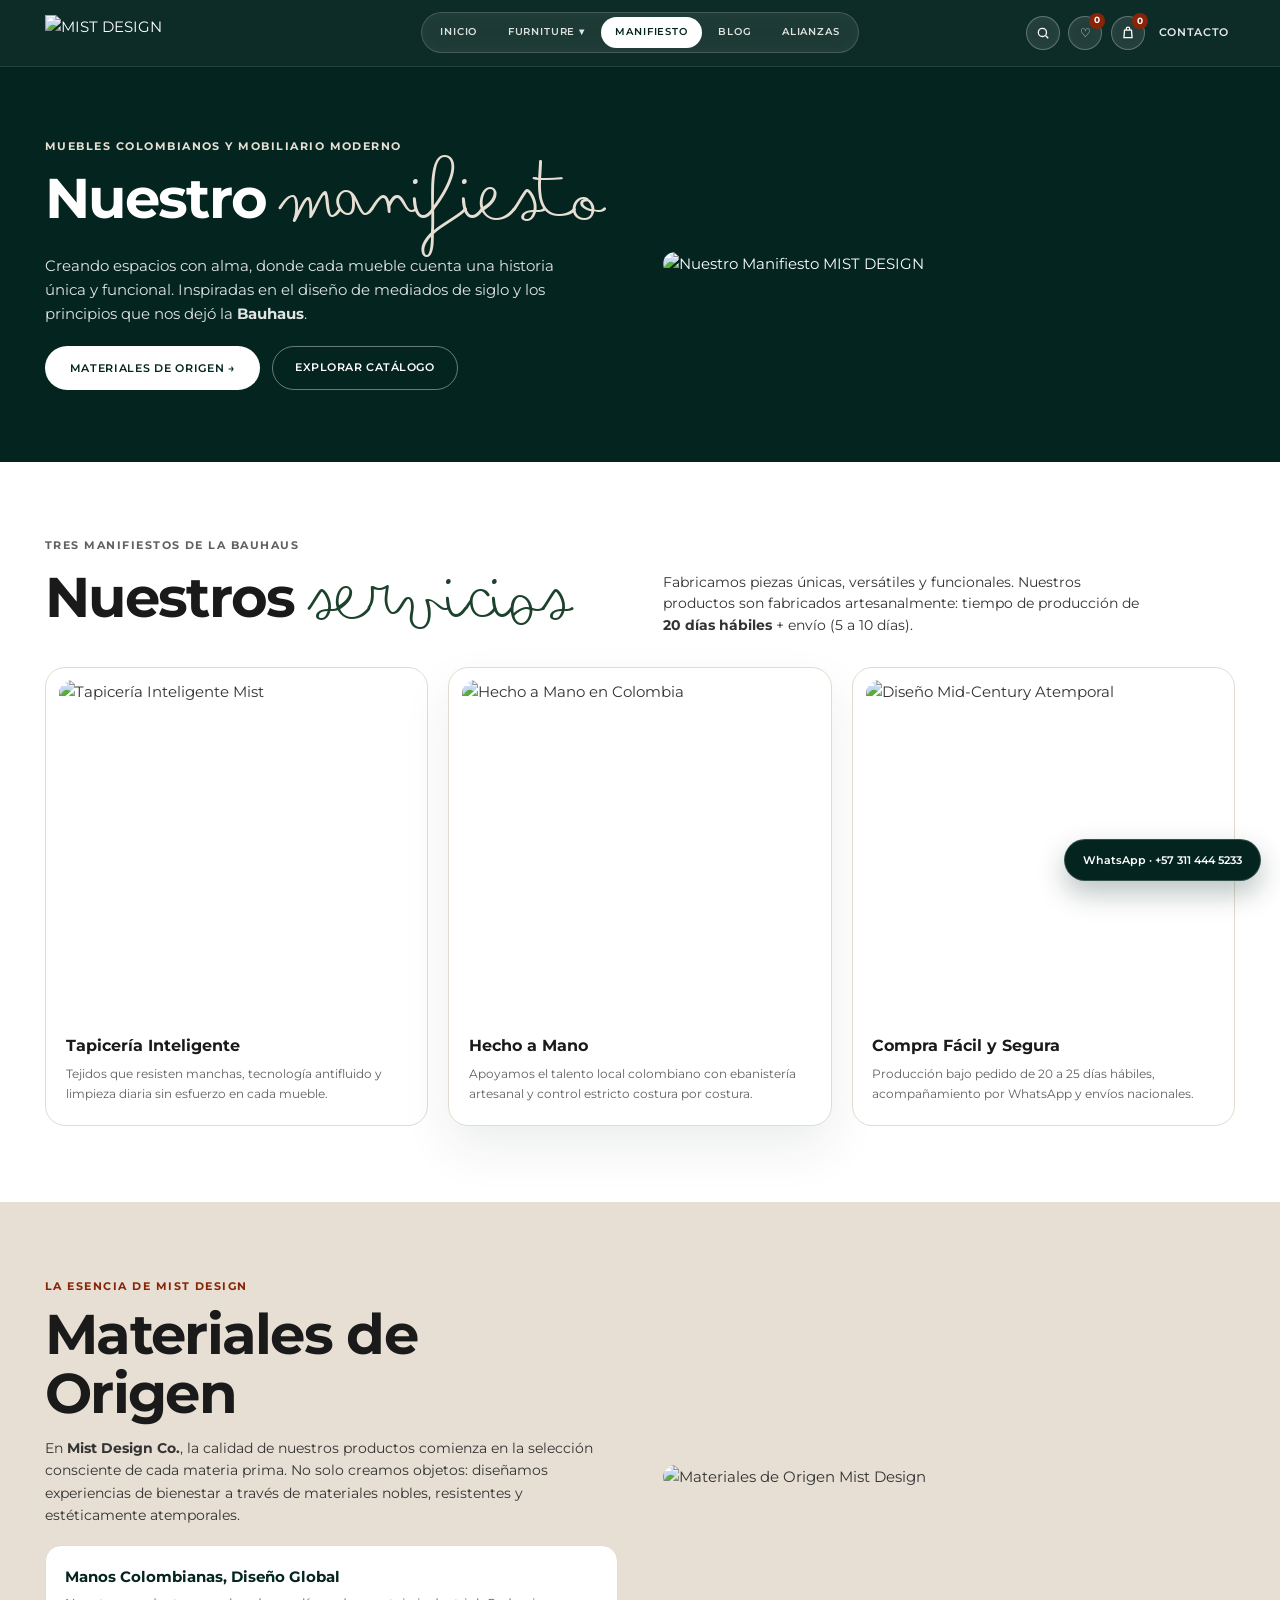
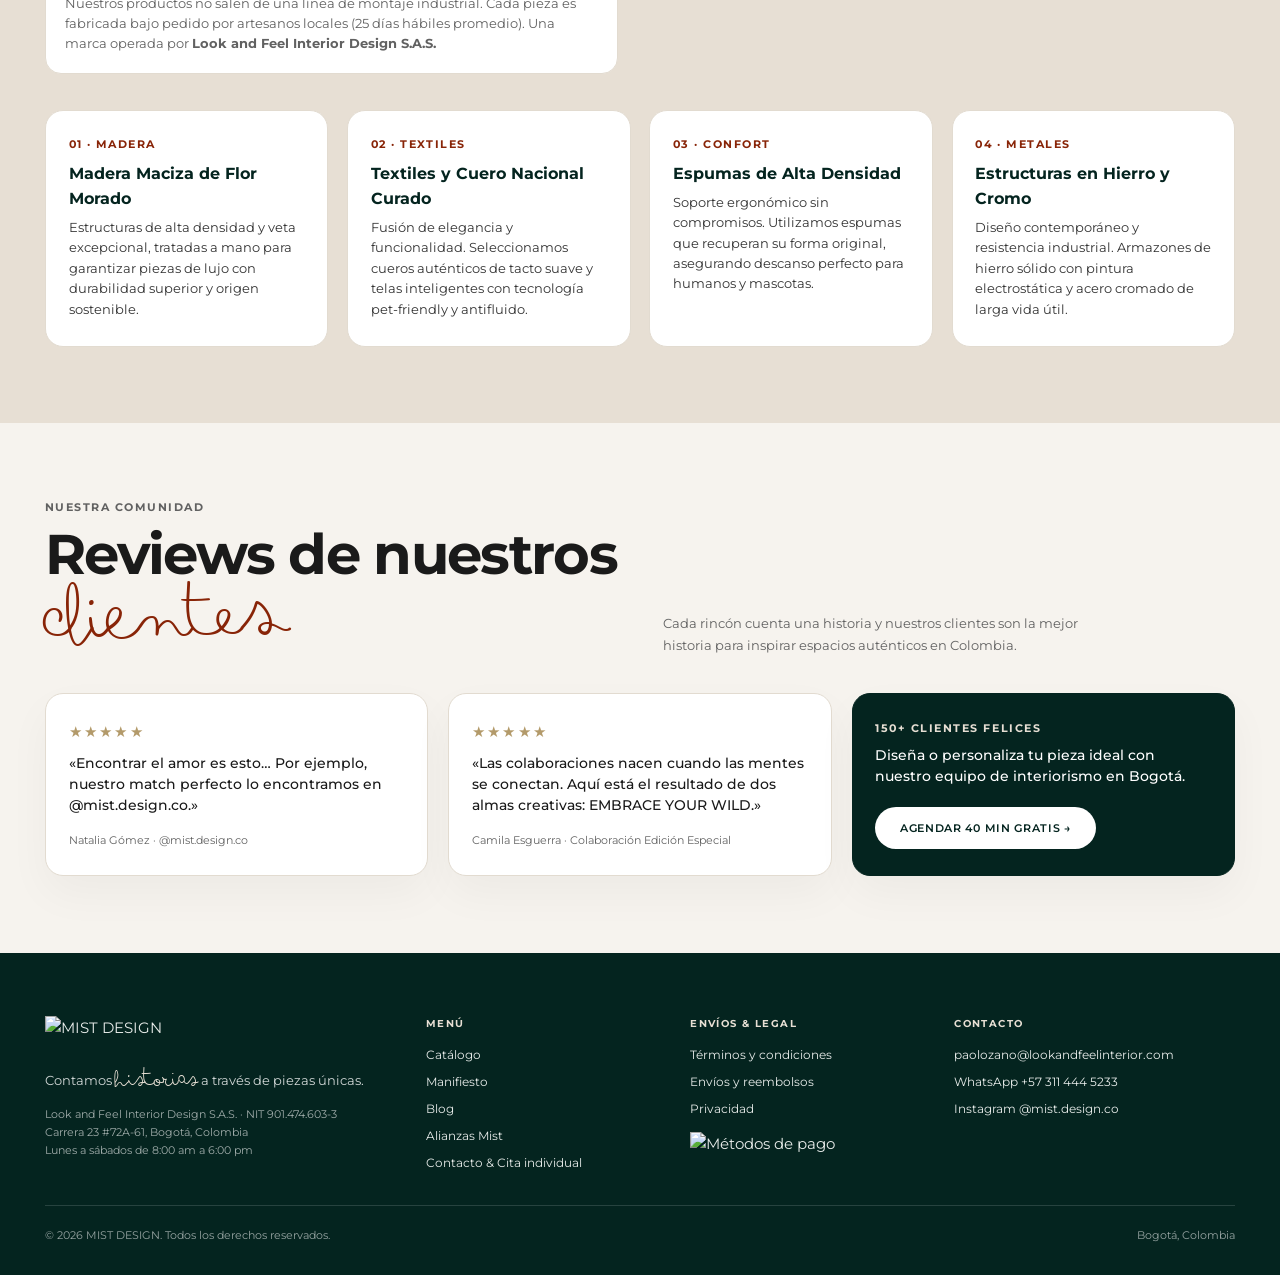
==== manifiesto.html @ 130c2d95 "Publicacion sitio web MIST DESIGN" ====
<!DOCTYPE html>
<html lang="es">
<head>
  <meta charset="UTF-8" />
  <meta name="viewport" content="width=device-width, initial-scale=1.0" />
  <title>Manifiesto &amp; Materiales de Origen — MIST DESIGN</title>
  <meta name="description" content="Muebles Colombianos y Mobiliario Moderno inspirados en la Bauhaus: Madera maciza de Flor Morado, textiles inteligentes pet-friendly y manufactura artesanal bajo pedido." />
  <link rel="stylesheet" href="assets/mist-theme.css" />
</head>
<body>

  <!-- DIVISIÓN 1: HERO MANIFIESTO -->
  <section class="page-hero-band">
    <div class="container split-band">
      <div>
        <span class="mist-kicker" style="color:var(--sand);">MUEBLES COLOMBIANOS Y MOBILIARIO MODERNO</span>
        <h1 class="mist-h1" style="color:#FFFFFF; margin-bottom:1rem;">
          Nuestro <span class="font-bimbo" style="color:var(--sand); font-size:1.28em;">Manifiesto</span>
        </h1>
        <p style="font-size:1rem; color:rgba(255,255,255,0.88); margin:0 0 1.35rem; max-width:540px;">
          Creando espacios con alma, donde cada mueble cuenta una historia única y funcional. Inspiradas en el diseño de mediados de siglo y los principios que nos dejó la <strong>Bauhaus</strong>.
        </p>
        <div style="display:flex; gap:0.75rem; flex-wrap:wrap;">
          <a href="#materiales" class="btn-mist-white">Materiales de origen &rarr;</a>
          <a href="catalogo.html" class="btn-mist-outline" style="color:#fff; border-color:rgba(255,255,255,0.4);">Explorar catálogo</a>
        </div>
      </div>
      <div>
        <img src="https://assets.zyrosite.com/xnVtBOd44LiC4fNz/sin-tiitulo-sitio-web-14-A1ORpvZK2YiACMSD.png" alt="Nuestro Manifiesto MIST DESIGN" style="border-radius:20px; width:100%; object-fit:cover;">
      </div>
    </div>
  </section>

  <!-- DIVISIÓN 2: NUESTROS SERVICIOS · BAUHAUS -->
  <section class="section-pad band-white">
    <div class="container">
      <div class="split-band" style="align-items:end; margin-bottom:2rem;">
        <div>
          <span class="mist-kicker">TRES MANIFIESTOS DE LA BAUHAUS</span>
          <h2 class="mist-h1">Nuestros <span class="font-bimbo" style="color:var(--forest-btn); font-size:1.25em;">servicios</span></h2>
        </div>
        <p style="font-size:0.9rem; color:var(--body); margin:0; max-width:480px;">
          Fabricamos piezas únicas, versátiles y funcionales. Nuestros productos son fabricados artesanalmente: tiempo de producción de <strong>20 días hábiles</strong> + envío (5 a 10 días).
        </p>
      </div>

      <div class="materials-3-grid">
        <article class="material-card">
          <img src="https://assets.zyrosite.com/xnVtBOd44LiC4fNz/disenio-sin-tiitulo-25-cXaciXYiGK9uoPts.png" alt="Tapicería Inteligente Mist">
          <h3>Tapicería Inteligente</h3>
          <p>Tejidos que resisten manchas, tecnología antifluido y limpieza diaria sin esfuerzo en cada mueble.</p>
        </article>
        <article class="material-card elevated">
          <img src="https://assets.zyrosite.com/xnVtBOd44LiC4fNz/632faa5127f2859f304efd9ec7b962ae-HBrjXAhSqz3c8Bva.jpg" alt="Hecho a Mano en Colombia">
          <h3>Hecho a Mano</h3>
          <p>Apoyamos el talento local colombiano con ebanistería artesanal y control estricto costura por costura.</p>
        </article>
        <article class="material-card">
          <img src="https://assets.zyrosite.com/xnVtBOd44LiC4fNz/cff28e614a2f1e395ce8d28da9e1c616-orSwLa5KwP93fTCE.png" alt="Diseño Mid-Century Atemporal">
          <h3>Compra Fácil y Segura</h3>
          <p>Producción bajo pedido de 20 a 25 días hábiles, acompañamiento por WhatsApp y envíos nacionales.</p>
        </article>
      </div>
    </div>
  </section>

  <!-- DIVISIÓN 3: LA ESENCIA DE MIST DESIGN · MATERIALES DE ORIGEN -->
  <section class="section-pad band-sand" id="materiales">
    <div class="container">
      <div class="split-band" style="margin-bottom:2.4rem;">
        <div>
          <span class="mist-kicker" style="color:var(--terra);">LA ESENCIA DE MIST DESIGN</span>
          <h2 class="mist-h1" style="margin-bottom:1rem;">Materiales de Origen</h2>
          <p style="font-size:0.94rem; color:var(--body); margin:0 0 1.2rem;">
            En <strong>Mist Design Co.</strong>, la calidad de nuestros productos comienza en la selección consciente de cada materia prima. No solo creamos objetos: diseñamos experiencias de bienestar a través de materiales nobles, resistentes y estéticamente atemporales.
          </p>
          <div style="background:#FFFFFF; border:1px solid var(--hairline); border-radius:16px; padding:1.25rem;">
            <strong style="display:block; color:var(--forest); margin-bottom:0.35rem;">Manos Colombianas, Diseño Global</strong>
            <p style="font-size:0.84rem; color:var(--muted); margin:0;">
              Nuestros productos no salen de una línea de montaje industrial. Cada pieza es fabricada bajo pedido por artesanos locales (25 días hábiles promedio). Una marca operada por <strong>Look and Feel Interior Design S.A.S.</strong>
            </p>
          </div>
        </div>
        <div>
          <img src="https://assets.zyrosite.com/xnVtBOd44LiC4fNz/disenio-sin-tiitulo-30-NQ2NxiSvT9xa7Abt.png" alt="Materiales de Origen Mist Design" style="border-radius:20px; width:100%; object-fit:cover;">
        </div>
      </div>

      <div style="display:grid; grid-template-columns:repeat(auto-fit, minmax(250px, 1fr)); gap:1.25rem;">
        <div class="pillar-box">
          <span class="mist-kicker" style="color:var(--terra);">01 · MADERA</span>
          <h3>Madera Maciza de Flor Morado</h3>
          <p>Estructuras de alta densidad y veta excepcional, tratadas a mano para garantizar piezas de lujo con durabilidad superior y origen sostenible.</p>
        </div>
        <div class="pillar-box">
          <span class="mist-kicker" style="color:var(--terra);">02 · TEXTILES</span>
          <h3>Textiles y Cuero Nacional Curado</h3>
          <p>Fusión de elegancia y funcionalidad. Seleccionamos cueros auténticos de tacto suave y telas inteligentes con tecnología pet-friendly y antifluido.</p>
        </div>
        <div class="pillar-box">
          <span class="mist-kicker" style="color:var(--terra);">03 · CONFORT</span>
          <h3>Espumas de Alta Densidad</h3>
          <p>Soporte ergonómico sin compromisos. Utilizamos espumas que recuperan su forma original, asegurando descanso perfecto para humanos y mascotas.</p>
        </div>
        <div class="pillar-box">
          <span class="mist-kicker" style="color:var(--terra);">04 · METALES</span>
          <h3>Estructuras en Hierro y Cromo</h3>
          <p>Diseño contemporáneo y resistencia industrial. Armazones de hierro sólido con pintura electrostática y acero cromado de larga vida útil.</p>
        </div>
      </div>
    </div>
  </section>

  <!-- DIVISIÓN 4: NUESTRA COMUNIDAD & REVIEWS DE NUESTROS CLIENTES -->
  <section class="section-pad">
    <div class="container">
      <div class="split-band" style="align-items:end;">
        <div>
          <span class="mist-kicker">NUESTRA COMUNIDAD</span>
          <h2 class="mist-h1">Reviews de nuestros <span class="font-bimbo" style="color:var(--terra); font-size:1.22em;">clientes</span></h2>
        </div>
        <p style="font-size:0.88rem; color:var(--muted); margin:0; max-width:440px;">
          Cada rincón cuenta una historia y nuestros clientes son la mejor historia para inspirar espacios auténticos en Colombia.
        </p>
      </div>

      <div class="reviews-3-grid">
        <article class="review-card">
          <div>
            <div style="color:var(--brass); letter-spacing:0.15em; margin-bottom:0.55rem;">&#9733;&#9733;&#9733;&#9733;&#9733;</div>
            <p>«Encontrar el amor es esto… Por ejemplo, nuestro match perfecto lo encontramos en @mist.design.co.»</p>
          </div>
          <span>Natalia Gómez &middot; @mist.design.co</span>
        </article>

        <article class="review-card">
          <div>
            <div style="color:var(--brass); letter-spacing:0.15em; margin-bottom:0.55rem;">&#9733;&#9733;&#9733;&#9733;&#9733;</div>
            <p>«Las colaboraciones nacen cuando las mentes se conectan. Aquí está el resultado de dos almas creativas: EMBRACE YOUR WILD.»</p>
          </div>
          <span>Camila Esguerra &middot; Colaboración Edición Especial</span>
        </article>

        <article class="review-card" style="background:var(--forest); color:#FFFFFF; border-color:var(--forest);">
          <div>
            <span class="mist-kicker" style="color:var(--sand);">150+ CLIENTES FELICES</span>
            <p style="color:#FFFFFF;">Diseña o personaliza tu pieza ideal con nuestro equipo de interiorismo en Bogotá.</p>
          </div>
          <a href="contacto.html#personalizar" class="btn-mist-white" style="align-self:flex-start;">Agendar 40 min gratis &rarr;</a>
        </article>
      </div>
    </div>
  </section>

  <script src="data/mist-catalog.js"></script>
  <script src="assets/mist-app.js"></script>
</body>
</html>
---- assets/mist-theme.css ----
@import url('https://fonts.googleapis.com/css2?family=Montserrat:ital,wght@0,300;0,400;0,500;0,600;0,700;0,800;0,900;1,400&display=swap');

@font-face {
  font-family: 'Bimbo Finetip';
  src: url('fonts/Bimbo-Finetip.woff2') format('woff2'),
       url('https://assets.zyrosite.com/xnVtBOd44LiC4fNz/Bimbo%20Finetip.woff2') format('woff2');
  font-weight: 400;
  font-style: normal;
  font-display: swap;
}

:root {
  /* Colores exactos extraídos de https://www.mistdesignco.com/ */
  --bg: #F6F3EE;               /* rgb(246, 243, 238) - Hueso cálido Mist */
  --bg-soft: #FFFFFF;          /* rgb(255, 255, 255) - Tarjetas y superficies */
  --sand: #E7DFD4;             /* rgb(231, 223, 212) - Arena Categorías */
  --forest: #04241F;           /* rgb(4, 36, 31) - Header, Escaparate, Footer */
  --forest-btn: #1C422D;       /* rgb(28, 66, 45) - Verde Bosque botones */
  --terra: #882407;            /* rgb(136, 36, 7) - Terracota Mist */
  --chrome-blue: #367684;      /* rgb(54, 118, 132) - Azul Petróleo Cromos */
  --sage: #707B6B;             /* rgb(112, 123, 107) - Salvia */
  --brass: #B39A6A;            /* Dorado Arena */
  --ink: #1A1A1A;              /* rgb(26, 26, 26) */
  --body: #333333;
  --muted: #616161;            /* rgb(97, 97, 97) */
  --hairline: #E2DBD0;
  --white: #FFFFFF;

  --font: 'Montserrat', -apple-system, BlinkMacSystemFont, 'Segoe UI', sans-serif;
  --font-bimbo: 'Bimbo Finetip', cursive, sans-serif;
  --ease: cubic-bezier(0.22, 1, 0.36, 1);
  --container: 1320px;
}

*, *::before, *::after { box-sizing: border-box; }

html {
  scroll-behavior: smooth;
  background: var(--bg);
  color: var(--body);
  font-family: var(--font);
  font-size: 15px;
  line-height: 1.6;
  -webkit-font-smoothing: antialiased;
}

body {
  margin: 0;
  background: var(--bg);
  color: var(--body);
  font-family: var(--font);
  overflow-x: hidden;
}

img { max-width: 100%; display: block; }
a { color: inherit; text-decoration: none; }
button, input, select, textarea { font-family: var(--font); }
button { cursor: pointer; }

.font-bimbo {
  font-family: var(--font-bimbo);
  font-weight: 400;
  letter-spacing: 0;
  line-height: 1.05;
  display: inline-block;
}

.container {
  width: 100%;
  max-width: var(--container);
  margin: 0 auto;
  padding: 0 clamp(1.2rem, 3.8vw, 3rem);
}

.section-pad { padding: clamp(3.4rem, 6vw, 5.4rem) 0; }

/* ---------- HEADER TRANSPARENTE SOBRE FOTO / VERDE ABETO #04241F AL SCROLL ---------- */
.site-header {
  position: sticky;
  top: 0;
  left: 0;
  right: 0;
  z-index: 90;
  padding: 0.82rem 0;
  background: rgba(4, 36, 31, 0.96);
  backdrop-filter: blur(12px);
  border-bottom: 1px solid rgba(255, 255, 255, 0.1);
  color: #FFFFFF;
  transition: background 0.35s var(--ease), border-color 0.35s var(--ease);
}
.site-header.is-fixed-home {
  position: fixed;
  top: 0; left: 0; right: 0;
}
.site-header.is-hero-top {
  background: linear-gradient(to bottom, rgba(26, 6, 6, 0.48) 0%, rgba(26, 6, 6, 0) 100%);
  backdrop-filter: none;
  border-bottom-color: transparent;
}
.header-inner {
  max-width: var(--container);
  margin: 0 auto;
  padding: 0 clamp(1.2rem, 3.8vw, 3rem);
  display: grid;
  grid-template-columns: 1fr auto 1fr;
  align-items: center;
  gap: 1rem;
}

/* Píldora de navegación central */
.mist-nav-pill {
  background: rgba(255, 255, 255, 0.1);
  border: 1px solid rgba(255, 255, 255, 0.16);
  backdrop-filter: blur(10px);
  border-radius: 999px;
  padding: 4px;
  display: flex;
  align-items: center;
  gap: 2px;
}
.nav-item { position: relative; }
.nav-link {
  font-size: 0.69rem;
  font-weight: 600;
  letter-spacing: 0.08em;
  text-transform: uppercase;
  color: rgba(255, 255, 255, 0.86);
  padding: 0.48rem 0.95rem;
  border-radius: 999px;
  display: inline-flex;
  align-items: center;
  gap: 0.25rem;
  white-space: nowrap;
  transition: all 0.2s var(--ease);
}
.nav-link:hover { color: #FFFFFF; background: rgba(255, 255, 255, 0.12); }
.nav-link.active {
  background: #FFFFFF;
  color: var(--forest);
}

.nav-dropdown {
  position: absolute;
  top: calc(100% + 10px);
  left: 0;
  min-width: 245px;
  background: #FFFFFF;
  border: 1px solid var(--hairline);
  border-radius: 16px;
  box-shadow: 0 24px 50px rgba(4, 36, 31, 0.18);
  padding: 0.55rem 0;
  opacity: 0;
  visibility: hidden;
  transform: translateY(6px);
  transition: all 0.22s var(--ease);
  z-index: 100;
}
.nav-item:hover .nav-dropdown,
.nav-item:focus-within .nav-dropdown { opacity: 1; visibility: visible; transform: translateY(0); }
.nav-dropdown a {
  display: flex;
  justify-content: space-between;
  padding: 0.5rem 1.15rem;
  font-size: 0.76rem;
  font-weight: 600;
  color: var(--ink);
}
.nav-dropdown a:hover { background: var(--bg); color: var(--forest-btn); }

.header-actions {
  display: flex;
  align-items: center;
  justify-content: flex-end;
  gap: 0.55rem;
}
.mist-circle-btn {
  width: 34px;
  height: 34px;
  border-radius: 50%;
  border: 1px solid rgba(255, 255, 255, 0.28);
  background: rgba(255, 255, 255, 0.12);
  backdrop-filter: blur(8px);
  color: #FFFFFF;
  display: inline-flex;
  align-items: center;
  justify-content: center;
  position: relative;
  font-size: 0.82rem;
  transition: all 0.2s;
}
.mist-circle-btn:hover { background: #FFFFFF; color: var(--forest); border-color: #FFFFFF; }
.mist-contact-link {
  font-size: 0.72rem;
  font-weight: 600;
  letter-spacing: 0.06em;
  text-transform: uppercase;
  color: rgba(255, 255, 255, 0.9);
  padding: 0 0.4rem;
}
.mist-contact-link:hover { color: var(--sand); }
.circle-badge {
  position: absolute;
  top: -4px;
  right: -4px;
  background: var(--terra);
  color: #FFFFFF;
  font-size: 0.58rem;
  font-weight: 700;
  min-width: 16px;
  height: 16px;
  border-radius: 999px;
  display: inline-flex;
  align-items: center;
  justify-content: center;
  padding: 0 3px;
}
.mobile-toggle {
  display: none;
  background: rgba(255, 255, 255, 0.16);
  color: #FFFFFF;
  border: 1px solid rgba(255, 255, 255, 0.3);
  border-radius: 999px;
  padding: 0.45rem 0.9rem;
  font-size: 0.72rem;
  font-weight: 600;
}

/* ---------- TIPOGRAFÍA & BOTONES MIST ---------- */
.mist-kicker {
  font-size: 0.7rem;
  font-weight: 700;
  letter-spacing: 0.14em;
  text-transform: uppercase;
  color: var(--muted);
  display: block;
  margin-bottom: 0.5rem;
}
.mist-h1 {
  font-weight: 700;
  font-size: clamp(2.1rem, 4.4vw, 3.8rem);
  line-height: 1.05;
  letter-spacing: -0.03em;
  color: var(--ink);
  margin: 0;
}
.mist-h2 {
  font-weight: 700;
  font-size: clamp(1.7rem, 3.2vw, 2.75rem);
  line-height: 1.1;
  letter-spacing: -0.025em;
  color: var(--ink);
  margin: 0;
}

.pill-cta-pair { display: inline-flex; align-items: center; gap: 0.35rem; }
.btn-mist {
  display: inline-flex;
  align-items: center;
  justify-content: center;
  gap: 0.5rem;
  background: var(--forest);
  color: #FFFFFF;
  border: 1px solid var(--forest);
  border-radius: 999px;
  padding: 0.84rem 1.65rem;
  font-size: 0.75rem;
  font-weight: 600;
  letter-spacing: 0.06em;
  text-transform: uppercase;
  transition: all 0.22s var(--ease);
}
.btn-mist:hover { background: var(--terra); border-color: var(--terra); transform: translateY(-1px); }
.btn-mist-circle {
  width: 40px;
  height: 40px;
  border-radius: 50%;
  background: var(--forest);
  color: #FFFFFF;
  border: 0;
  display: inline-flex;
  align-items: center;
  justify-content: center;
  font-size: 0.95rem;
  transition: all 0.22s var(--ease);
}
.pill-cta-pair:hover .btn-mist,
.pill-cta-pair:hover .btn-mist-circle { background: var(--terra); border-color: var(--terra); }

.btn-mist-white {
  display: inline-flex;
  align-items: center;
  justify-content: center;
  gap: 0.5rem;
  background: #FFFFFF;
  color: var(--forest);
  border: 0;
  border-radius: 999px;
  padding: 0.82rem 1.65rem;
  font-size: 0.75rem;
  font-weight: 600;
  letter-spacing: 0.06em;
  text-transform: uppercase;
  transition: all 0.22s var(--ease);
}
.btn-mist-white:hover { background: var(--sand); }
.btn-mist-outline {
  display: inline-flex;
  align-items: center;
  justify-content: center;
  gap: 0.5rem;
  background: transparent;
  color: var(--ink);
  border: 1px solid var(--hairline);
  border-radius: 999px;
  padding: 0.8rem 1.5rem;
  font-size: 0.74rem;
  font-weight: 600;
  letter-spacing: 0.05em;
  text-transform: uppercase;
  transition: all 0.2s;
}
.btn-mist-outline:hover { border-color: var(--forest); background: var(--forest); color: #FFFFFF; }

.circle-accent-btn {
  width: 34px;
  height: 34px;
  border-radius: 50%;
  border: 0;
  background: var(--forest-btn);
  color: #FFFFFF;
  display: inline-flex;
  align-items: center;
  justify-content: center;
  font-size: 0.9rem;
  transition: transform 0.2s, background 0.2s;
}
.circle-accent-btn:hover { background: var(--terra); transform: scale(1.08); }

/* ---------- 1. HERO FULL-BLEED MIST GIFT GUIDE + NIEVE + CENEFA AJEDREZ ORIGINAL ---------- */
.mist-hero-runway {
  position: relative;
  width: 100%;
  height: 100svh;
  min-height: 600px;
  max-height: 860px;
  overflow: hidden;
  background: #4E1112 url('https://assets.zyrosite.com/xnVtBOd44LiC4fNz/fondo-navidad-6lONweHzi1uY34S9.jpg') center / cover no-repeat;
  color: #FFFFFF;
  display: flex;
  flex-direction: column;
  justify-content: space-between;
  padding-top: 66px;
}
.hero-snow {
  position: absolute;
  inset: -40px 0 0;
  pointer-events: none;
  z-index: 1;
  opacity: 0.72;
  background-image:
    radial-gradient(2px 2px at 12% 18%, #fff 90%, transparent),
    radial-gradient(1.5px 1.5px at 27% 34%, rgba(255,255,255,0.85) 90%, transparent),
    radial-gradient(2.5px 2.5px at 41% 14%, #fff 90%, transparent),
    radial-gradient(1.5px 1.5px at 56% 29%, rgba(255,255,255,0.75) 90%, transparent),
    radial-gradient(2px 2px at 69% 21%, #fff 90%, transparent),
    radial-gradient(2.5px 2.5px at 83% 12%, rgba(255,255,255,0.9) 90%, transparent),
    radial-gradient(1.5px 1.5px at 91% 38%, #fff 90%, transparent),
    radial-gradient(2px 2px at 19% 62%, rgba(255,255,255,0.8) 90%, transparent),
    radial-gradient(1.5px 1.5px at 34% 78%, #fff 90%, transparent),
    radial-gradient(2px 2px at 74% 58%, rgba(255,255,255,0.8) 90%, transparent),
    radial-gradient(1.5px 1.5px at 88% 72%, #fff 90%, transparent);
  background-size: 520px 380px;
  animation: mistSnowDrift 18s linear infinite;
}
@keyframes mistSnowDrift {
  from { transform: translateY(-20px); }
  to { transform: translateY(360px); }
}
.mist-hero-collage {
  position: relative;
  z-index: 2;
  flex: 1;
  width: 100%;
  max-width: 1460px;
  min-height: 290px;
  margin: 0 auto;
  overflow: hidden;
}
.mist-hero-layer {
  position: absolute;
  inset: 0;
  width: 100%;
  height: 100%;
  object-fit: contain;
  object-position: center 44%;
  transform: scale(1.14);
  pointer-events: none;
  user-select: none;
}
.mist-hero-content {
  position: relative;
  z-index: 4;
  margin-top: -1.6rem;
  padding: 0 0 clamp(1.1rem, 2.4vw, 1.85rem);
  text-align: center;
}
.hero-gift-cta-row {
  display: flex;
  align-items: center;
  justify-content: center;
  gap: 1.25rem;
  flex-wrap: wrap;
  margin-bottom: 0.85rem;
}
.hero-gift-lead {
  max-width: 440px;
  text-align: left;
  font-size: 0.94rem;
  font-weight: 700;
  line-height: 1.38;
  color: #F6F3EE;
  margin: 0;
}
.hero-curations-inline {
  max-width: 860px;
  margin: 0 auto;
  display: flex;
  flex-wrap: wrap;
  justify-content: center;
  gap: 0.22rem 0.65rem;
  font-size: 0.72rem;
  font-style: italic;
  color: rgba(246, 243, 238, 0.88);
  line-height: 1.48;
}
.hero-curations-inline a:hover {
  color: #FFFFFF;
  text-decoration: underline;
}
.hero-checkered-border {
  position: relative;
  z-index: 4;
  width: 100%;
  height: clamp(40px, 4.5vw, 66px);
  flex-shrink: 0;
  background: #F6F3EE url('https://assets.zyrosite.com/xnVtBOd44LiC4fNz/disenio-sin-tiitulo-39-3EvOSErcNaWPq7wI.png') center / auto 100% repeat-x;
  display: block;
}
@media (max-width: 720px) {
  .mist-hero-runway { height: auto; min-height: 540px; }
  .mist-hero-collage { min-height: 280px; }
  .mist-hero-layer { transform: scale(1.38); object-position: center 45%; }
  .mist-hero-content { margin-top: 0; padding: 0 1rem 1.4rem; }
  .hero-gift-lead { text-align: center; font-size: 0.86rem; }
}

/* Franja de 5 curadurías 01-05 */
.press-strip {
  background: var(--bg-soft);
  border-bottom: 1px solid var(--hairline);
  padding: 1.1rem 0;
}
.press-strip-inner {
  display: flex;
  justify-content: space-between;
  align-items: center;
  flex-wrap: wrap;
  gap: 1rem;
}
.press-strip-items {
  display: flex;
  flex-wrap: wrap;
  gap: clamp(1rem, 2.5vw, 2.4rem);
  font-size: 0.72rem;
  font-weight: 700;
  letter-spacing: 0.08em;
  text-transform: uppercase;
  color: var(--ink);
}
.press-strip-items a:hover { color: var(--terra); }

/* ---------- 2. ESCAPARATE INTERACTIVO VERDE ABETO #04241F ---------- */
.mist-forest-band {
  background: var(--forest);
  color: #FFFFFF;
  padding: clamp(3.5rem, 6.5vw, 5.5rem) 0;
}
.collection-tabs { display: flex; gap: 0.5rem; flex-wrap: wrap; margin-top: 1.25rem; }
.col-tab-btn {
  background: rgba(255, 255, 255, 0.08);
  border: 1px solid rgba(255, 255, 255, 0.2);
  color: rgba(255, 255, 255, 0.82);
  border-radius: 999px;
  padding: 0.48rem 1.05rem;
  font-size: 0.72rem;
  font-weight: 600;
  transition: all 0.2s;
}
.col-tab-btn.active, .col-tab-btn:hover { background: #FFFFFF; color: var(--forest); border-color: #FFFFFF; }
.new-col-stage {
  display: grid;
  grid-template-columns: 0.95fr 1.05fr;
  gap: clamp(2rem, 4vw, 3.5rem);
  align-items: center;
  margin-top: 2.2rem;
}
.stage-spotlight-img { height: clamp(240px, 28vw, 340px); display: flex; align-items: center; justify-content: center; margin-bottom: 1.25rem; }
.stage-spotlight-img img { max-height: 100%; max-width: 100%; object-fit: contain; border-radius: 16px; }
.stage-4-cards { display: grid; grid-template-columns: repeat(4, 1fr); gap: 0.85rem; }
.mist-mini-card {
  background: var(--bg);
  color: var(--ink);
  border-radius: 18px;
  padding: 1rem 0.85rem;
  display: flex;
  flex-direction: column;
  justify-content: space-between;
  min-height: 295px;
  cursor: pointer;
  border: 2px solid transparent;
  transition: transform 0.25s var(--ease), border-color 0.25s;
}
.mist-mini-card:hover, .mist-mini-card.active { transform: translateY(-4px); border-color: var(--chrome-blue); }
.mist-mini-card img { width: 100%; aspect-ratio: 1; object-fit: cover; border-radius: 10px; margin: 0.65rem 0; }

/* ---------- 3. SPLIT MASCOTAS + MANIFIESTO TERRACOTA (#882407) ---------- */
.mist-manifesto-grid { display: grid; grid-template-columns: 1fr 1fr; gap: 1.5rem; align-items: stretch; }
.manifesto-left-card {
  background: var(--bg-soft);
  border: 1px solid var(--hairline);
  border-radius: 22px;
  padding: clamp(1.6rem, 3.5vw, 2.5rem);
  display: flex;
  flex-direction: column;
  justify-content: space-between;
}
.manifesto-right-terra {
  background: var(--terra);
  color: #FFFFFF;
  border-radius: 22px;
  padding: clamp(2rem, 4vw, 3.2rem);
  display: flex;
  flex-direction: column;
  justify-content: space-between;
  min-height: 460px;
}
.manifesto-quote {
  font-weight: 600;
  font-size: clamp(1.4rem, 2.4vw, 2.05rem);
  line-height: 1.25;
  letter-spacing: -0.02em;
  margin: 1.4rem 0;
}

/* ---------- 4. MATERIALES & PILARES ORIGINALES ---------- */
.materials-3-grid { display: grid; grid-template-columns: repeat(3, 1fr); gap: 1.35rem; align-items: end; }
.material-card {
  background: var(--bg-soft);
  border: 1px solid var(--hairline);
  border-radius: 20px;
  padding: 0.85rem 0.85rem 1.4rem;
  transition: transform 0.25s var(--ease);
}
.material-card:hover { transform: translateY(-4px); }
.material-card.elevated { box-shadow: 0 22px 50px rgba(4, 36, 31, 0.08); }
.material-card img { width: 100%; aspect-ratio: 4 / 3.8; object-fit: cover; border-radius: 14px; margin-bottom: 1rem; }
.material-card h3 { font-size: 1.08rem; font-weight: 700; color: var(--ink); margin: 0 0 0.35rem; padding: 0 0.45rem; }
.material-card p { font-size: 0.82rem; color: var(--muted); margin: 0; padding: 0 0.45rem; }

/* ---------- 5. BANDA MÉTRICAS #04241F ---------- */
.metrics-4-grid { display: grid; grid-template-columns: repeat(4, 1fr); gap: 1.5rem; }
.metric-val { font-weight: 700; font-size: clamp(2.2rem, 4vw, 3.4rem); line-height: 1; letter-spacing: -0.03em; color: #FFFFFF; }
.metric-lbl { font-size: 0.76rem; color: rgba(255, 255, 255, 0.7); margin-top: 0.5rem; }

/* ---------- 6. CATEGORÍAS (#E7DFD4) TRÍPTICO UNIFICADO FULL-WIDTH ---------- */
.band-sand { background: var(--sand); }
.band-white { background: #FFFFFF; }
.furniture-menu-bar {
  display: flex;
  justify-content: space-between;
  align-items: baseline;
  flex-wrap: wrap;
  gap: 0.75rem 1.8rem;
  padding: 1.55rem 0 1.2rem;
}
.furniture-inline-links {
  display: flex;
  flex-wrap: wrap;
  gap: 0.45rem 1.25rem;
  font-size: 0.74rem;
  font-weight: 600;
  letter-spacing: 0.04em;
  text-transform: uppercase;
  color: var(--ink);
}
.furniture-inline-links a {
  opacity: 0.72;
  transition: opacity 0.2s, color 0.2s;
}
.furniture-inline-links a:hover {
  opacity: 1;
  color: var(--terra);
}
.rooms-triptych {
  width: 100%;
  display: grid;
  grid-template-columns: repeat(3, 1fr);
  gap: 1px;
  background: rgba(255, 255, 255, 0.28);
  min-height: clamp(460px, 60vh, 620px);
  overflow: hidden;
}
.room-slice {
  position: relative;
  display: flex;
  align-items: flex-end;
  overflow: hidden;
  min-height: clamp(460px, 60vh, 620px);
  background: var(--forest);
  color: #FFFFFF;
}
.room-slice img {
  position: absolute;
  inset: 0;
  width: 100%;
  height: 100%;
  object-fit: cover;
  transition: transform 0.75s var(--ease), filter 0.4s var(--ease);
}
.room-slice::after {
  content: '';
  position: absolute;
  inset: 0;
  background: linear-gradient(180deg, rgba(4, 36, 31, 0.08) 0%, rgba(4, 36, 31, 0.22) 52%, rgba(4, 36, 31, 0.82) 100%);
  transition: background 0.35s var(--ease);
}
.rooms-triptych:hover .room-slice:not(:hover) img {
  filter: brightness(0.86);
}
.room-slice:hover img {
  transform: scale(1.05);
}
.room-slice:hover::after {
  background: linear-gradient(180deg, rgba(4, 36, 31, 0.04) 0%, rgba(4, 36, 31, 0.16) 45%, rgba(4, 36, 31, 0.78) 100%);
}
.room-slice-overlay {
  position: relative;
  z-index: 2;
  width: 100%;
  padding: clamp(1.6rem, 3.2vw, 2.6rem);
  display: flex;
  justify-content: space-between;
  align-items: flex-end;
  gap: 1rem;
}
.room-slice-kicker {
  display: block;
  font-size: 0.65rem;
  font-weight: 700;
  letter-spacing: 0.14em;
  text-transform: uppercase;
  color: var(--sand);
  margin-bottom: 0.3rem;
}
.room-slice-title {
  font-size: clamp(1.55rem, 2.5vw, 2.25rem);
  font-weight: 700;
  line-height: 1.05;
  letter-spacing: -0.02em;
  margin: 0 0 0.3rem;
  color: #FFFFFF;
}
.room-slice-sub {
  font-size: 0.82rem;
  color: rgba(255, 255, 255, 0.84);
  margin: 0;
}
.room-slice-arrow {
  width: 38px;
  height: 38px;
  border-radius: 50%;
  border: 1px solid rgba(255, 255, 255, 0.45);
  display: inline-flex;
  align-items: center;
  justify-content: center;
  font-size: 1rem;
  flex-shrink: 0;
  transition: background 0.25s, border-color 0.25s, transform 0.25s;
}
.room-slice:hover .room-slice-arrow {
  background: #FFFFFF;
  color: var(--forest);
  border-color: #FFFFFF;
  transform: translate(2px, -2px);
}

.product-grid { display: grid; grid-template-columns: repeat(4, 1fr); gap: 1.25rem; }
.mist-prod-card {
  background: #FFFFFF;
  border: 1px solid var(--hairline);
  border-radius: 18px;
  padding: 0.7rem 0.7rem 1rem;
  display: flex;
  flex-direction: column;
  transition: transform 0.25s var(--ease), box-shadow 0.25s;
}
.mist-prod-card:hover { transform: translateY(-4px); box-shadow: 0 16px 36px rgba(4, 36, 31, 0.08); }
.mist-prod-media { position: relative; aspect-ratio: 1; background: var(--bg); border-radius: 12px; overflow: hidden; }
.mist-prod-media img { position: absolute; inset: 0; width: 100%; height: 100%; object-fit: cover; transition: opacity 0.35s, transform 0.55s var(--ease); }
.mist-prod-media img.img-hover { opacity: 0; }
.mist-prod-card:hover .mist-prod-media img.img-hover { opacity: 1; }
.mist-prod-card:hover .mist-prod-media img.img-main { transform: scale(1.04); }

.prod-badge {
  position: absolute; top: 0.6rem; left: 0.6rem; z-index: 2;
  background: var(--forest); color: #FFFFFF;
  font-size: 0.58rem; font-weight: 700; letter-spacing: 0.08em; text-transform: uppercase;
  padding: 0.22rem 0.55rem; border-radius: 999px;
}
.prod-badge.chrome { background: var(--chrome-blue); }
.prod-heart-btn {
  position: absolute; top: 0.6rem; right: 0.6rem; z-index: 2;
  width: 28px; height: 28px; border-radius: 50%; border: 0;
  background: #FFFFFF; color: var(--ink); font-size: 0.8rem;
  display: inline-flex; align-items: center; justify-content: center;
  box-shadow: 0 4px 10px rgba(0, 0, 0, 0.1);
}
.prod-heart-btn.liked { background: var(--terra); color: #FFFFFF; }

.reviews-3-grid { display: grid; grid-template-columns: repeat(3, 1fr); gap: 1.35rem; margin-top: 2.5rem; }
.review-card {
  background: #FFFFFF; border-radius: 18px; padding: 1.75rem 1.5rem;
  border: 1px solid var(--hairline); box-shadow: 0 18px 44px rgba(4, 36, 31, 0.04);
  display: flex; flex-direction: column; justify-content: space-between; gap: 1.1rem;
}
.review-card p { font-size: 0.9rem; font-weight: 500; color: var(--ink); margin: 0; line-height: 1.55; }
.review-card span { font-size: 0.72rem; color: var(--muted); }

/* ---------- 7. NEWSLETTER + FOOTER (#04241F ORIGINAL) ---------- */
.subscribe-band {
  position: relative;
  background: var(--sand);
  padding: clamp(3.5rem, 6.5vw, 5.5rem) 0;
  text-align: center;
  overflow: hidden;
}
.subscribe-band-bg {
  position: absolute; inset: 0; width: 100%; height: 100%; object-fit: cover; opacity: 0.14; pointer-events: none;
}
.subscribe-title {
  font-weight: 800;
  font-size: clamp(2.6rem, 7vw, 5.4rem);
  line-height: 0.95;
  letter-spacing: -0.04em;
  color: var(--forest);
  margin: 0 0 1.4rem;
}
.bring-home-bar { display: flex; justify-content: center; align-items: center; flex-wrap: wrap; gap: 0.85rem; position: relative; z-index: 2; }
.bring-email-pill {
  background: #FFFFFF; border-radius: 999px; padding: 4px 4px 4px 1.15rem;
  display: inline-flex; align-items: center; gap: 0.5rem; border: 1px solid var(--hairline);
}
.bring-email-pill input { border: 0; background: transparent; font-size: 0.78rem; min-width: 195px; outline: none; }

.mist-footer {
  width: 100%;
  background: var(--forest);
  color: #E8ECEA;
  padding: clamp(3rem, 5vw, 4.2rem) 0 2rem;
}
.footer-grid { display: grid; grid-template-columns: 1.5fr 1fr 1fr 1.2fr; gap: 2rem; padding-bottom: 2.2rem; border-bottom: 1px solid rgba(255, 255, 255, 0.14); }
.footer-heading { font-size: 0.68rem; font-weight: 700; letter-spacing: 0.14em; text-transform: uppercase; color: var(--sand); margin: 0 0 0.85rem; }
.footer-links { list-style: none; padding: 0; margin: 0; display: flex; flex-direction: column; gap: 0.48rem; font-size: 0.82rem; }
.footer-links a:hover { color: #FFFFFF; text-decoration: underline; }
.footer-bottom { padding-top: 1.4rem; display: flex; justify-content: space-between; flex-wrap: wrap; gap: 1rem; font-size: 0.72rem; color: rgba(255, 255, 255, 0.58); }

/* ---------- SUBPAGES (CATALOGO, PDP, MANIFIESTO, ALIANZAS, CONTACTO, DIARIO, POLITICAS) ---------- */
.page-hero-band {
  background: var(--forest);
  color: #FFFFFF;
  padding: clamp(3.2rem, 6vw, 4.8rem) 0;
}
.catalog-header { text-align: center; padding: 3rem 0 2rem; }
.search-pill {
  max-width: 380px; margin: 1.2rem auto 0; background: #FFFFFF;
  border: 1px solid var(--hairline); border-radius: 999px;
  padding: 0.58rem 1.15rem; display: flex; align-items: center; gap: 0.6rem;
}
.search-pill input { flex: 1; border: 0; background: transparent; font-size: 0.82rem; outline: none; }
.filter-bar { display: flex; justify-content: space-between; align-items: center; flex-wrap: wrap; gap: 0.8rem; margin-bottom: 1.8rem; }
.filter-pills { display: flex; flex-wrap: wrap; gap: 0.42rem; }
.filter-pill { background: #FFFFFF; border: 1px solid var(--hairline); color: var(--ink); padding: 0.42rem 0.95rem; font-size: 0.73rem; font-weight: 600; border-radius: 999px; transition: all 0.2s; }
.filter-pill.active, .filter-pill:hover { background: var(--forest); border-color: var(--forest); color: #FFFFFF; }
.select-sort { background: #FFFFFF; border: 1px solid var(--hairline); border-radius: 999px; padding: 0.48rem 1rem; font-size: 0.74rem; font-weight: 600; }

.pdp-shell {
  background: #FFFFFF; border: 1px solid var(--hairline); border-radius: 22px;
  padding: clamp(1.4rem, 3vw, 2.5rem);
  display: grid; grid-template-columns: 1.05fr 0.95fr; gap: clamp(1.5rem, 3.5vw, 3rem); align-items: start;
}
.pdp-gallery-grid { display: grid; grid-template-columns: 74px 1fr; gap: 0.85rem; }
.pdp-thumb-col { display: flex; flex-direction: column; gap: 0.55rem; }
.pdp-thumb { aspect-ratio: 1; border: 1.5px solid var(--hairline); border-radius: 12px; padding: 0; overflow: hidden; background: var(--bg); }
.pdp-thumb.active { border-color: var(--forest); }
.pdp-thumb img { width: 100%; height: 100%; object-fit: cover; }
.pdp-main-img { aspect-ratio: 1; background: var(--bg); border-radius: 16px; overflow: hidden; }
.pdp-main-img img { width: 100%; height: 100%; object-fit: cover; }
.variant-grid { display: flex; flex-wrap: wrap; gap: 0.42rem; margin: 0.6rem 0 1.2rem; }
.variant-btn { background: var(--bg); border: 1px solid var(--hairline); padding: 0.45rem 0.9rem; font-size: 0.72rem; font-weight: 600; border-radius: 999px; }
.variant-btn.active { background: var(--forest); border-color: var(--forest); color: #FFFFFF; }

.acc-pill { border-radius: 16px; background: var(--bg); border: 1px solid var(--hairline); margin-bottom: 0.6rem; overflow: hidden; }
.acc-btn { width: 100%; background: transparent; border: 0; padding: 0.85rem 1.15rem; display: flex; justify-content: space-between; align-items: center; font-size: 0.78rem; font-weight: 700; color: var(--ink); }
.acc-body { display: none; padding: 0 1.15rem 1rem; font-size: 0.84rem; color: var(--muted); }
.acc-pill.open .acc-body { display: block; }
.pdp-rich-desc { margin-top: 1.5rem; padding-top: 1.2rem; border-top: 1px solid var(--hairline); font-size: 0.88rem; }
.pdp-rich-desc table { width: 100%; border-collapse: collapse; margin-top: 0.8rem; }
.pdp-rich-desc td { border: 1px solid var(--hairline); padding: 0.48rem 0.75rem; font-size: 0.82rem; }

.journal-grid { display: grid; grid-template-columns: repeat(3, 1fr); gap: 1.35rem; }
.journal-card { background: #FFFFFF; border: 1px solid var(--hairline); border-radius: 18px; overflow: hidden; display: flex; flex-direction: column; transition: transform 0.25s var(--ease); }
.journal-card:hover { transform: translateY(-4px); }
.journal-img { aspect-ratio: 16 / 10; overflow: hidden; background: var(--bg); }
.journal-img img { width: 100%; height: 100%; object-fit: cover; }
.journal-body { padding: 1.35rem; display: flex; flex-direction: column; gap: 0.45rem; flex: 1; }
.journal-tag { font-size: 0.64rem; font-weight: 700; letter-spacing: 0.1em; text-transform: uppercase; color: var(--terra); }
.journal-title { font-size: 1.02rem; font-weight: 700; color: var(--ink); margin: 0; }
.journal-excerpt { font-size: 0.82rem; color: var(--muted); margin: 0 0 0.6rem; }

.pillar-box { background: #FFFFFF; border: 1px solid var(--hairline); border-radius: 18px; padding: 1.7rem 1.5rem; }
.pillar-box h3 { font-size: 1.05rem; font-weight: 700; color: var(--forest); margin: 0 0 0.45rem; }
.pillar-box p { font-size: 0.85rem; color: var(--body); margin: 0; }
.split-band { display: grid; grid-template-columns: 1fr 1fr; gap: clamp(1.8rem, 4vw, 3rem); align-items: center; }

.mist-input {
  width: 100%;
  padding: 0.82rem 1.05rem;
  border: 1px solid var(--hairline);
  border-radius: 12px;
  background: #FFFFFF;
  font-size: 0.86rem;
  color: var(--ink);
  outline: none;
}
.mist-input:focus { border-color: var(--forest); }

/* ---------- CART DRAWER, QUICK VIEW, MOBILE ---------- */
.drawer-backdrop { position: fixed; inset: 0; background: rgba(4, 36, 31, 0.48); backdrop-filter: blur(2px); z-index: 200; opacity: 0; pointer-events: none; transition: opacity 0.25s; }
.drawer-backdrop.open { opacity: 1; pointer-events: auto; }
.cart-drawer { position: fixed; top: 0; right: 0; width: min(430px, 100vw); height: 100vh; background: var(--bg); border-left: 1px solid var(--hairline); z-index: 210; display: flex; flex-direction: column; transform: translateX(100%); transition: transform 0.32s var(--ease); }
.cart-drawer.open { transform: translateX(0); }
.drawer-head { padding: 1.25rem 1.4rem; border-bottom: 1px solid var(--hairline); display: flex; justify-content: space-between; align-items: center; background: #FFFFFF; }
.drawer-body { flex: 1; overflow-y: auto; padding: 1.2rem 1.4rem; display: flex; flex-direction: column; gap: 0.9rem; }
.cart-item { display: grid; grid-template-columns: 72px 1fr; gap: 0.85rem; background: #FFFFFF; padding: 0.75rem; border-radius: 14px; border: 1px solid var(--hairline); }
.cart-item img { width: 72px; height: 76px; object-fit: cover; border-radius: 10px; }
.drawer-foot { padding: 1.2rem 1.4rem; border-top: 1px solid var(--hairline); background: #FFFFFF; }

.qv-modal { position: fixed; inset: 0; z-index: 220; display: none; align-items: center; justify-content: center; padding: 1.25rem; background: rgba(4, 36, 31, 0.58); backdrop-filter: blur(3px); }
.qv-modal.open { display: flex; }
.qv-dialog { background: #FFFFFF; border-radius: 22px; overflow: hidden; max-width: 860px; width: 100%; max-height: 90vh; overflow-y: auto; display: grid; grid-template-columns: 1fr 1fr; position: relative; }
.qv-close { position: absolute; top: 0.9rem; right: 0.9rem; z-index: 5; background: var(--bg); border: 0; color: var(--ink); font-weight: 700; width: 34px; height: 34px; border-radius: 50%; }

.wa-float { position: fixed; right: 1.25rem; bottom: 1.25rem; z-index: 120; background: var(--forest); color: #FFFFFF; padding: 0.75rem 1.2rem; border-radius: 999px; font-size: 0.72rem; font-weight: 600; border: 1px solid rgba(255,255,255,0.2); box-shadow: 0 12px 28px rgba(4, 36, 31, 0.28); }
.wa-float:hover { background: var(--terra); }
.mist-toast { position: fixed; left: 50%; bottom: 1.8rem; transform: translateX(-50%) translateY(20px); background: var(--forest); color: #fff; padding: 0.72rem 1.4rem; font-size: 0.78rem; font-weight: 600; border-radius: 999px; z-index: 300; opacity: 0; pointer-events: none; transition: all 0.25s; }
.mist-toast.show { opacity: 1; transform: translateX(-50%) translateY(0); }

.mobile-drawer { display: none; position: fixed; inset: 0; background: var(--forest); color: #FFFFFF; z-index: 180; padding: 4.5rem 1.5rem 2rem; flex-direction: column; gap: 0.85rem; overflow-y: auto; }
.mobile-drawer.open { display: flex; }

/* ---------- RESPONSIVE ---------- */
@media (max-width: 1100px) {
  .product-grid, .stage-4-cards { grid-template-columns: repeat(2, 1fr); }
  .new-col-stage { grid-template-columns: 1fr; }
  .footer-grid { grid-template-columns: 1fr 1fr; }
}
@media (max-width: 900px) {
  .mist-nav-pill, .mist-contact-link { display: none; }
  .header-inner { grid-template-columns: 1fr auto; }
  .mobile-toggle { display: inline-flex; }
  .mist-hero-bottom { grid-template-columns: 1fr; text-align: left; }
  .mist-hero-center { text-align: left; }
  .mist-hero-right { justify-content: flex-start; }
  .mist-manifesto-grid,
  .materials-3-grid,
  .metrics-4-grid,
  .rooms-triptych,
  .reviews-3-grid,
  .pdp-shell,
  .qv-dialog,
  .journal-grid,
  .split-band { grid-template-columns: 1fr; }
  .pdp-gallery-grid { grid-template-columns: 1fr; }
  .pdp-thumb-col { flex-direction: row; order: 2; }
  .pdp-thumb { width: 64px; }
}

/* ---------- DIVISIONES EXACTAS MIST DESIGN (MARQUEE, HERO ARTWORK, PETS, SERVICIOS, CATÁLOGO) ---------- */
.hero-art-cluster {
  display: flex;
  align-items: center;
  justify-content: center;
  gap: clamp(1rem, 3vw, 2.5rem);
  flex-wrap: wrap;
  margin-bottom: clamp(0.8rem, 2vw, 1.4rem);
  position: relative;
  z-index: 2;
}
.hero-art-title { max-height: clamp(70px, 10vw, 128px); width: auto; object-fit: contain; filter: drop-shadow(0 8px 24px rgba(0,0,0,0.35)); }
.hero-art-sketch { max-height: clamp(68px, 9vw, 118px); width: auto; object-fit: contain; filter: drop-shadow(0 8px 24px rgba(0,0,0,0.32)); }
.hero-art-universe { max-height: clamp(64px, 8.5vw, 110px); width: auto; object-fit: contain; filter: drop-shadow(0 8px 24px rgba(0,0,0,0.32)); }

.banner-feature-band {
  background: var(--bg);
  padding: clamp(2.2rem, 4.5vw, 3.6rem) 0;
}
.banner-feature-card {
  position: relative;
  border-radius: 22px;
  overflow: hidden;
  background: var(--forest);
  border: 1px solid var(--hairline);
  display: grid;
  grid-template-columns: 1.1fr 0.9fr;
  align-items: center;
  min-height: clamp(260px, 32vw, 400px);
}
.banner-feature-media {
  height: 100%;
  min-height: 260px;
  position: relative;
  overflow: hidden;
}
.banner-feature-media img { width: 100%; height: 100%; object-fit: cover; }
.banner-feature-body {
  padding: clamp(1.8rem, 3.8vw, 3.2rem);
  color: #FFFFFF;
}

.mist-marquee {
  background: var(--forest);
  color: #FFFFFF;
  border-top: 1px solid rgba(255,255,255,0.1);
  border-bottom: 1px solid rgba(255,255,255,0.1);
  overflow: hidden;
  padding: 0.9rem 0;
}
.mist-marquee-track {
  display: flex;
  width: max-content;
  gap: 2.5rem;
  animation: mistMarquee 26s linear infinite;
}
.mist-marquee:hover .mist-marquee-track { animation-play-state: paused; }
.mist-marquee-item {
  display: inline-flex;
  align-items: center;
  gap: 1.5rem;
  font-size: clamp(0.88rem, 1.35vw, 1.05rem);
  font-weight: 700;
  letter-spacing: 0.08em;
  text-transform: uppercase;
  white-space: nowrap;
}
.mist-marquee-item .font-bimbo {
  font-size: 1.45em;
  text-transform: none;
  color: var(--sand);
}
@keyframes mistMarquee {
  from { transform: translateX(0); }
  to { transform: translateX(-50%); }
}

.pets-showcase-band {
  position: relative;
  background: var(--bg);
  overflow: hidden;
}
.pets-texture-bg {
  position: absolute;
  inset: 0;
  width: 100%;
  height: 100%;
  object-fit: cover;
  opacity: 0.1;
  pointer-events: none;
}
.pets-slider-thumbs {
  display: grid;
  grid-template-columns: repeat(3, 1fr);
  gap: 0.65rem;
  margin-top: 0.85rem;
}
.pets-slide-btn {
  padding: 0.45rem;
  border-radius: 12px;
  border: 1.5px solid var(--hairline);
  background: #FFFFFF;
  display: flex;
  align-items: center;
  gap: 0.55rem;
  text-align: left;
  font-size: 0.72rem;
  font-weight: 600;
  color: var(--ink);
  transition: border-color 0.2s, transform 0.2s;
}
.pets-slide-btn.active, .pets-slide-btn:hover { border-color: var(--forest); transform: translateY(-2px); }
.pets-slide-btn img { width: 44px; height: 44px; border-radius: 8px; object-fit: cover; flex-shrink: 0; }

.descubre-mist-band {
  position: relative;
  background: var(--forest);
  color: #FFFFFF;
  overflow: hidden;
  padding: clamp(3.5rem, 6.5vw, 5.2rem) 0;
}
.descubre-mist-bg {
  position: absolute;
  inset: 0;
  width: 100%;
  height: 100%;
  object-fit: cover;
  opacity: 0.2;
  pointer-events: none;
}

.chrome-editorial-grid {
  display: grid;
  grid-template-columns: 1fr 1fr;
  gap: clamp(1.8rem, 4vw, 3.2rem);
  align-items: center;
}
.chrome-duet-photos {
  display: grid;
  grid-template-columns: 1.15fr 0.85fr;
  gap: 1rem;
  align-items: center;
}
.chrome-duet-photos img {
  width: 100%;
  border: 0;
  object-fit: cover;
}
.chrome-duet-photos img:first-child {
  border-radius: 0;
  object-fit: contain;
}
.chrome-duet-photos img:last-child {
  border-radius: 16px;
}

.services-checkered-band {
  position: relative;
  background: #F4EFE7 url('https://assets.zyrosite.com/xnVtBOd44LiC4fNz/banner-mist-q11PI3VtVfU1DWtN.png') center / 100% 100% no-repeat;
  color: var(--ink);
  padding: clamp(3.4rem, 6vw, 5rem) clamp(1.5rem, 12vw, 14rem);
  text-align: center;
}
.services-head-row {
  display: flex;
  align-items: center;
  justify-content: center;
  flex-wrap: wrap;
  gap: 0.9rem 2rem;
  margin-bottom: clamp(2rem, 4vw, 3rem);
}
.services-title {
  font-weight: 800;
  font-size: clamp(1.9rem, 3.3vw, 2.7rem);
  color: var(--forest);
  letter-spacing: -0.025em;
  margin: 0;
  line-height: 1.05;
}
.services-title .font-bimbo {
  font-size: 1.24em;
  color: var(--forest);
  margin-left: 0.14em;
}
.services-lead {
  max-width: 295px;
  text-align: left;
  font-size: 0.84rem;
  font-weight: 500;
  line-height: 1.45;
  color: var(--ink);
  margin: 0;
}
.services-3-cols {
  display: grid;
  grid-template-columns: repeat(3, 1fr);
  gap: clamp(1.4rem, 3vw, 2.6rem);
  max-width: 1020px;
  margin: 0 auto;
}
.service-item {
  display: flex;
  flex-direction: column;
  align-items: center;
  text-align: center;
}
.service-item img {
  width: clamp(145px, 16vw, 200px);
  height: clamp(145px, 16vw, 200px);
  object-fit: contain;
  margin-bottom: 1rem;
  transition: transform 0.3s var(--ease);
}
.service-item:hover img { transform: translateY(-4px); }
.service-item h3 {
  font-size: 1.06rem;
  font-weight: 700;
  color: var(--forest);
  margin: 0 0 0.38rem;
}
.service-item p {
  font-size: 0.8rem;
  color: var(--body);
  margin: 0;
  max-width: 245px;
  line-height: 1.45;
}
.services-footer-caption {
  margin: clamp(2rem, 3.6vw, 2.8rem) 0 0;
  font-size: 0.78rem;
  font-style: italic;
  color: var(--ink);
}
@media (max-width: 900px) {
  .services-checkered-band { background-image: none; padding: 3.2rem 1.25rem; }
  .services-3-cols { grid-template-columns: 1fr; gap: 2rem; }
  .services-lead { text-align: center; }
}

.collection-mosaic-grid {
  display: grid;
  grid-template-columns: repeat(3, 1fr);
  gap: 1.15rem;
}
.collection-mosaic-card {
  position: relative;
  border-radius: 18px;
  overflow: hidden;
  aspect-ratio: 16 / 10;
  background: var(--forest);
  border: 1px solid var(--hairline);
  display: flex;
  align-items: flex-end;
  text-align: left;
  padding: 1.1rem;
  color: #FFFFFF;
  transition: transform 0.25s var(--ease);
}
.collection-mosaic-card:hover { transform: translateY(-4px); }
.collection-mosaic-card img {
  position: absolute;
  inset: 0;
  width: 100%;
  height: 100%;
  object-fit: cover;
  transition: transform 0.55s var(--ease);
}
.collection-mosaic-card:hover img { transform: scale(1.05); }
.collection-mosaic-card::after {
  content: '';
  position: absolute;
  inset: 0;
  background: linear-gradient(180deg, rgba(4,36,31,0.08) 0%, rgba(4,36,31,0.78) 100%);
}
.collection-mosaic-card > span { position: relative; z-index: 2; }

.ext-banner-panel {
  background: var(--sand);
  border: 1px solid rgba(4, 36, 31, 0.12);
  border-radius: 22px;
  padding: clamp(1.5rem, 3.5vw, 2.5rem);
  margin-bottom: 2rem;
}
.ext-attr-grid {
  display: grid;
  grid-template-columns: repeat(4, 1fr);
  gap: 1rem;
  margin-top: 1.4rem;
}
.ext-attr-card {
  background: #FFFFFF;
  border-radius: 16px;
  padding: 1rem;
  border: 1px solid var(--hairline);
  text-align: center;
}
.ext-attr-card img {
  width: 56px;
  height: 56px;
  object-fit: contain;
  margin: 0 auto 0.65rem;
}

@media (max-width: 900px) {
  .banner-feature-card,
  .chrome-editorial-grid,
  .collection-mosaic-grid { grid-template-columns: 1fr; }
  .ext-attr-grid { grid-template-columns: repeat(2, 1fr); }
}

@media (max-width: 640px) {
  .product-grid, .stage-4-cards { grid-template-columns: repeat(2, 1fr); gap: 0.85rem; }
  .footer-grid { grid-template-columns: 1fr; }
  .pets-slider-thumbs, .ext-attr-grid { grid-template-columns: 1fr; }
}
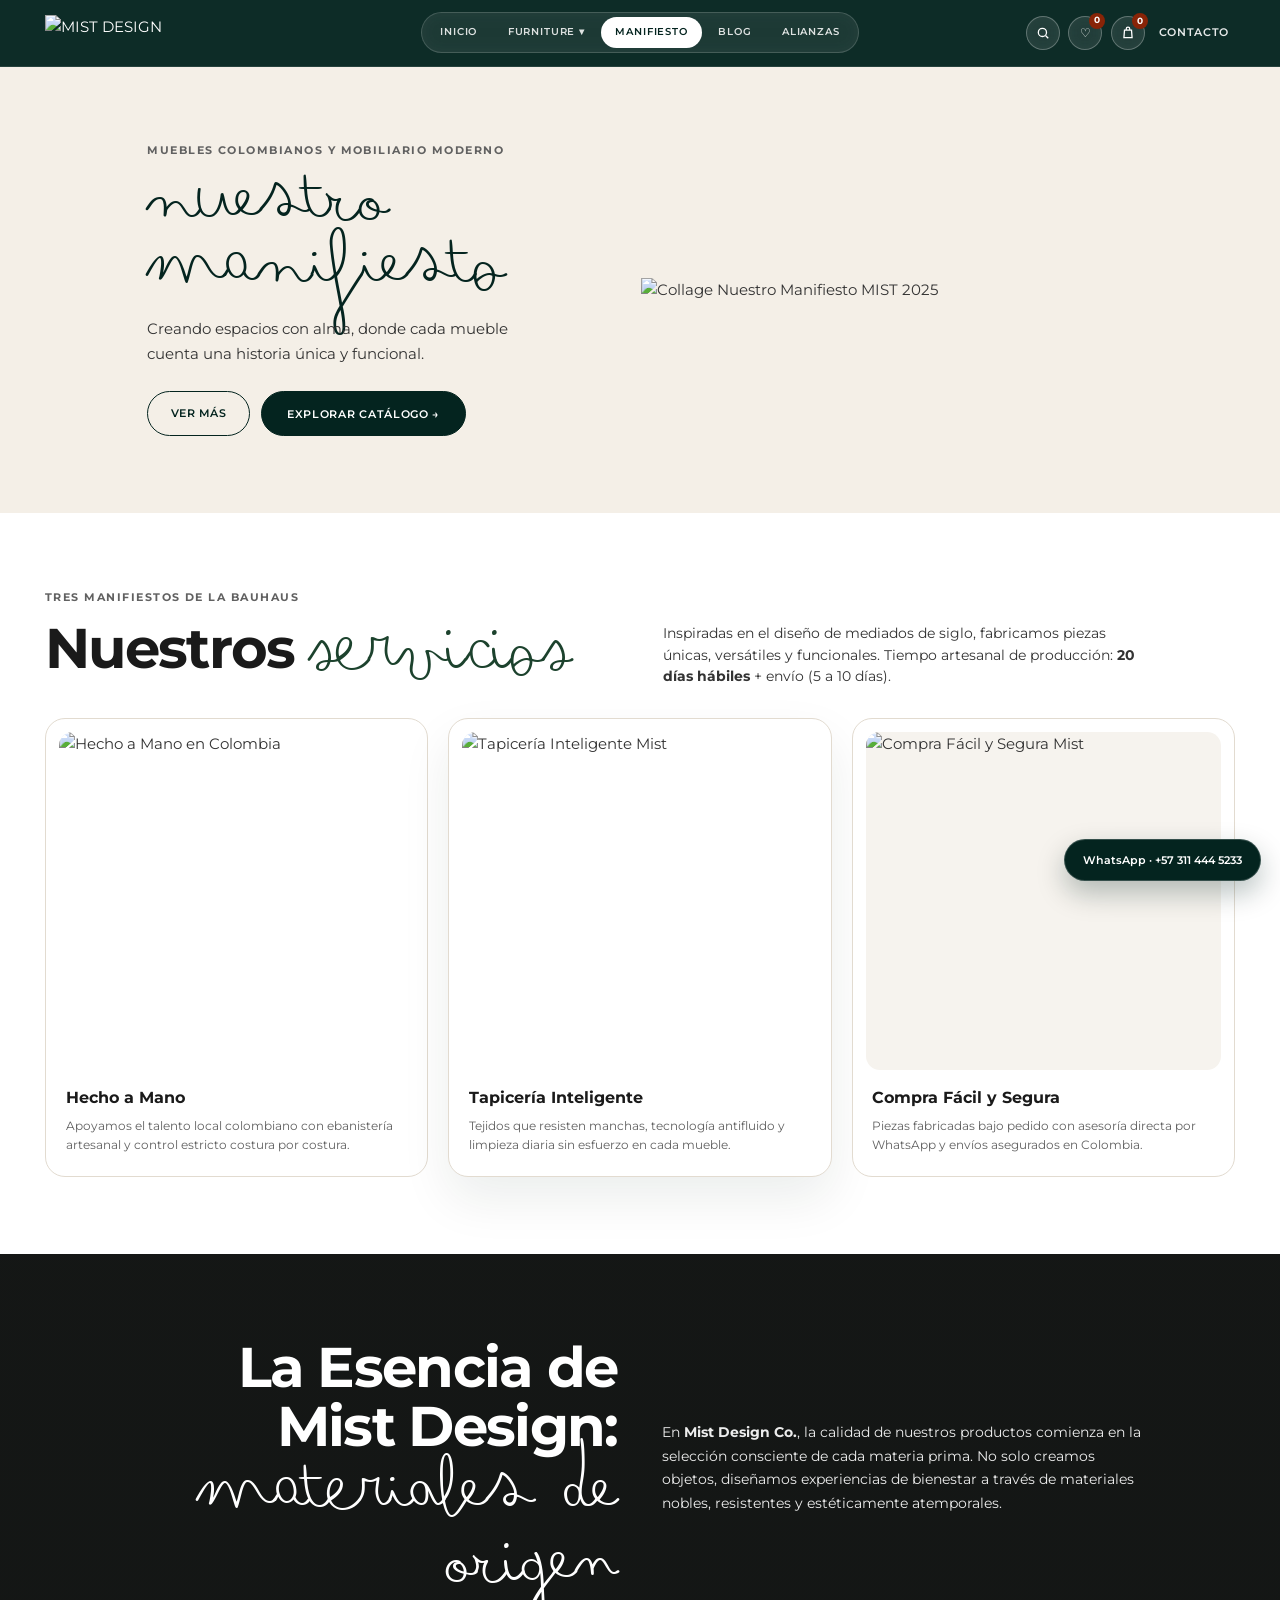
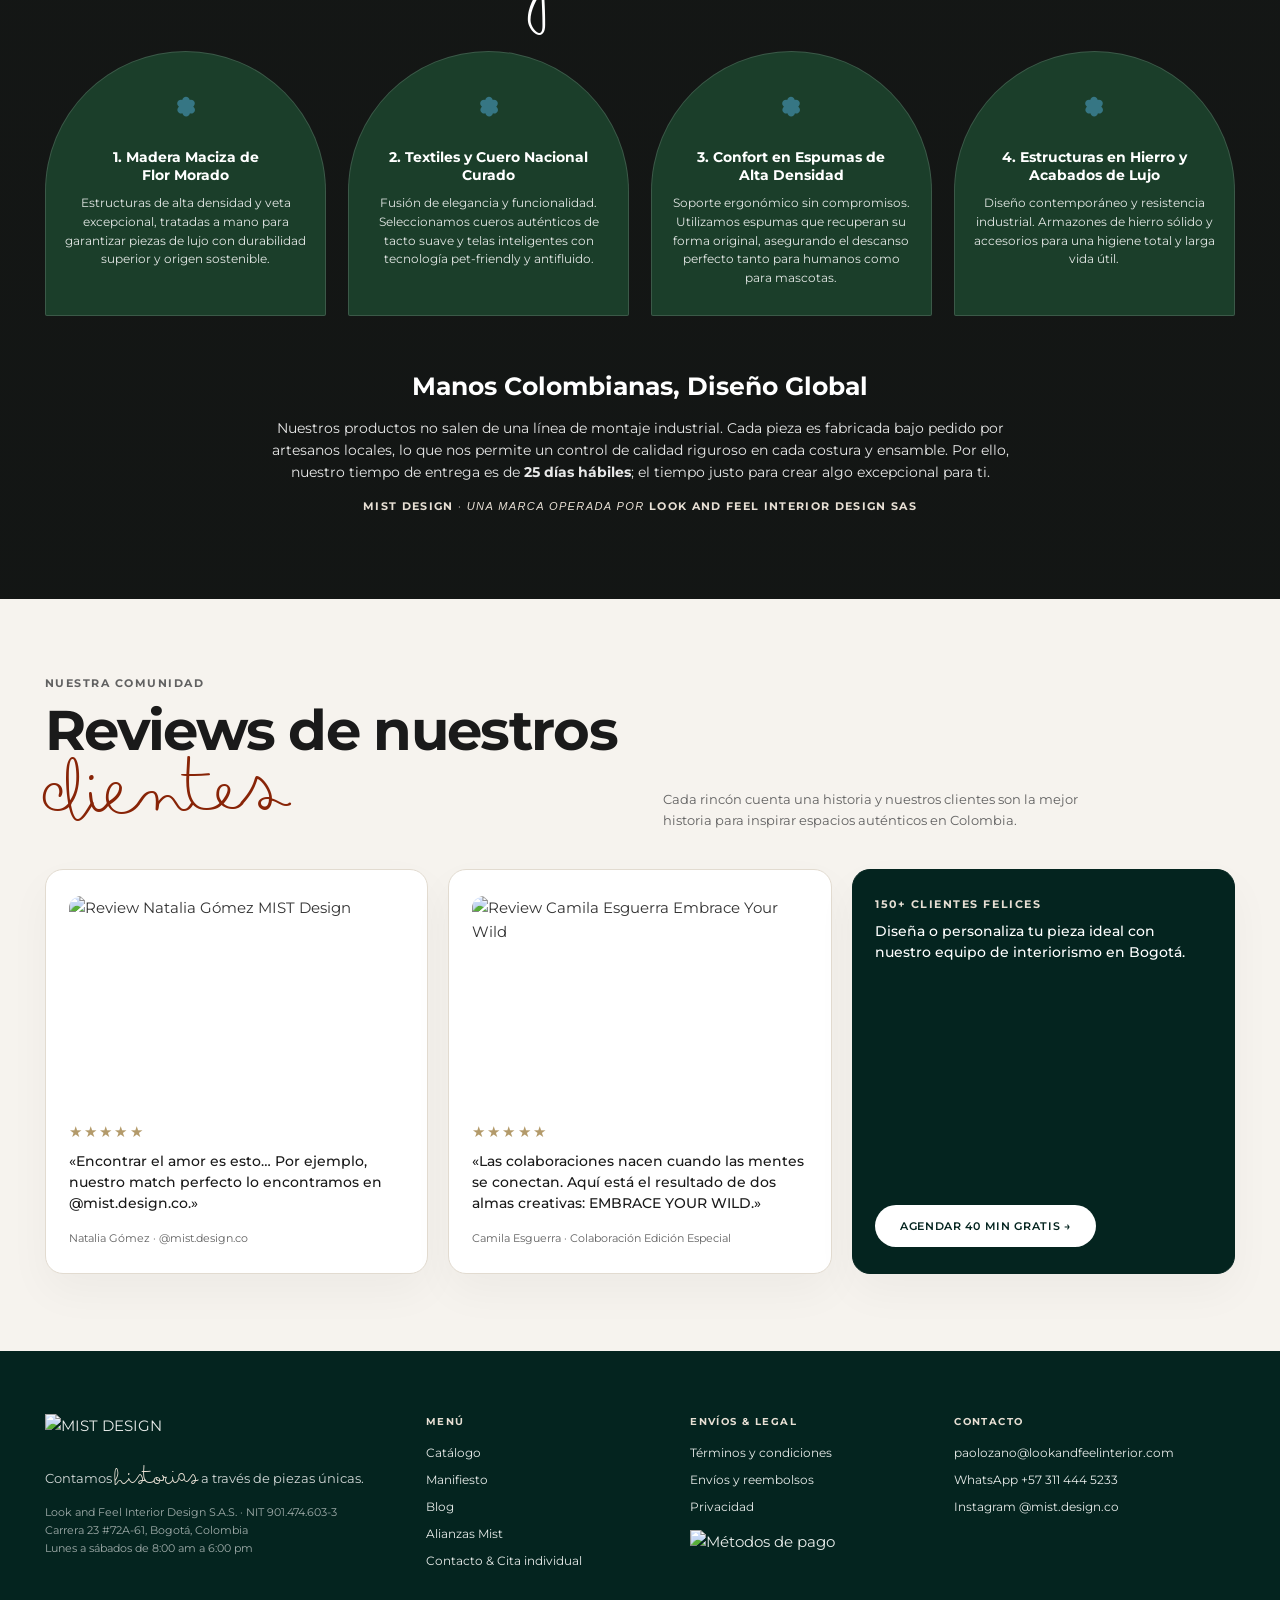
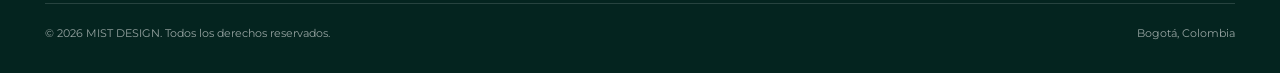
==== commit 76099765: "Actualiza Manifiesto con collage y arcos de Materiales de Origen" ====
--- a/manifiesto.html
+++ b/manifiesto.html
@@ -9,24 +9,25 @@
 </head>
 <body>
 
-  <!-- DIVISIÓN 1: HERO MANIFIESTO -->
-  <section class="page-hero-band">
-    <div class="container split-band">
+  <!-- DIVISIÓN 1: NUESTRO MANIFIESTO (CENEFAS DE CUADROS + COLLAGE MIST 2025) -->
+  <section class="manifiesto-hero-banner" aria-label="Nuestro Manifiesto MIST DESIGN">
+    <div class="manifiesto-hero-grid">
       <div>
-        <span class="mist-kicker" style="color:var(--sand);">MUEBLES COLOMBIANOS Y MOBILIARIO MODERNO</span>
-        <h1 class="mist-h1" style="color:#FFFFFF; margin-bottom:1rem;">
-          Nuestro <span class="font-bimbo" style="color:var(--sand); font-size:1.28em;">Manifiesto</span>
+        <span class="mist-kicker">MUEBLES COLOMBIANOS Y MOBILIARIO MODERNO</span>
+        <h1 class="manifiesto-script-title">
+          nuestro<br>manifiesto
         </h1>
-        <p style="font-size:1rem; color:rgba(255,255,255,0.88); margin:0 0 1.35rem; max-width:540px;">
-          Creando espacios con alma, donde cada mueble cuenta una historia única y funcional. Inspiradas en el diseño de mediados de siglo y los principios que nos dejó la <strong>Bauhaus</strong>.
+        <p style="font-size:1rem; color:var(--body); margin:0 0 1.6rem; max-width:410px; line-height:1.65;">
+          Creando espacios con alma, donde cada mueble cuenta una historia única y funcional.
         </p>
         <div style="display:flex; gap:0.75rem; flex-wrap:wrap;">
-          <a href="#materiales" class="btn-mist-white">Materiales de origen &rarr;</a>
-          <a href="catalogo.html" class="btn-mist-outline" style="color:#fff; border-color:rgba(255,255,255,0.4);">Explorar catálogo</a>
+          <a href="#materiales" class="btn-mist-outline" style="border-color:var(--forest); color:var(--forest);">Ver Más</a>
+          <a href="catalogo.html" class="btn-mist">Explorar catálogo &rarr;</a>
         </div>
       </div>
+
       <div>
-        <img src="https://assets.zyrosite.com/xnVtBOd44LiC4fNz/sin-tiitulo-sitio-web-14-A1ORpvZK2YiACMSD.png" alt="Nuestro Manifiesto MIST DESIGN" style="border-radius:20px; width:100%; object-fit:cover;">
+        <img src="https://assets.zyrosite.com/xnVtBOd44LiC4fNz/disenio-sin-tiitulo-25-cXaciXYiGK9uoPts.png" alt="Collage Nuestro Manifiesto MIST 2025" style="width:100%; max-width:520px; height:auto; margin:0 auto; display:block;">
       </div>
     </div>
   </section>
@@ -40,73 +41,91 @@
           <h2 class="mist-h1">Nuestros <span class="font-bimbo" style="color:var(--forest-btn); font-size:1.25em;">servicios</span></h2>
         </div>
         <p style="font-size:0.9rem; color:var(--body); margin:0; max-width:480px;">
-          Fabricamos piezas únicas, versátiles y funcionales. Nuestros productos son fabricados artesanalmente: tiempo de producción de <strong>20 días hábiles</strong> + envío (5 a 10 días).
+          Inspiradas en el diseño de mediados de siglo, fabricamos piezas únicas, versátiles y funcionales. Tiempo artesanal de producción: <strong>20 días hábiles</strong> + envío (5 a 10 días).
         </p>
       </div>
 
       <div class="materials-3-grid">
         <article class="material-card">
-          <img src="https://assets.zyrosite.com/xnVtBOd44LiC4fNz/disenio-sin-tiitulo-25-cXaciXYiGK9uoPts.png" alt="Tapicería Inteligente Mist">
-          <h3>Tapicería Inteligente</h3>
-          <p>Tejidos que resisten manchas, tecnología antifluido y limpieza diaria sin esfuerzo en cada mueble.</p>
-        </article>
-        <article class="material-card elevated">
           <img src="https://assets.zyrosite.com/xnVtBOd44LiC4fNz/632faa5127f2859f304efd9ec7b962ae-HBrjXAhSqz3c8Bva.jpg" alt="Hecho a Mano en Colombia">
           <h3>Hecho a Mano</h3>
           <p>Apoyamos el talento local colombiano con ebanistería artesanal y control estricto costura por costura.</p>
         </article>
-        <article class="material-card">
-          <img src="https://assets.zyrosite.com/xnVtBOd44LiC4fNz/cff28e614a2f1e395ce8d28da9e1c616-orSwLa5KwP93fTCE.png" alt="Diseño Mid-Century Atemporal">
-          <h3>Compra Fácil y Segura</h3>
-          <p>Producción bajo pedido de 20 a 25 días hábiles, acompañamiento por WhatsApp y envíos nacionales.</p>
+        <article class="material-card elevated">
+          <img src="https://assets.zyrosite.com/xnVtBOd44LiC4fNz/cff28e614a2f1e395ce8d28da9e1c616-orSwLa5KwP93fTCE.png" alt="Tapicería Inteligente Mist">
+          <h3>Tapicería Inteligente</h3>
+          <p>Tejidos que resisten manchas, tecnología antifluido y limpieza diaria sin esfuerzo en cada mueble.</p>
+        </article>
+        <article class="material-card" style="display:flex; flex-direction:column; justify-content:space-between;">
+          <img src="https://assets.zyrosite.com/xnVtBOd44LiC4fNz/disenio-sin-tiitulo-30-NQ2NxiSvT9xa7Abt.png" alt="Compra Fácil y Segura Mist" style="object-fit:contain; background:var(--bg);">
+          <div>
+            <h3>Compra Fácil y Segura</h3>
+            <p>Piezas fabricadas bajo pedido con asesoría directa por WhatsApp y envíos asegurados en Colombia.</p>
+          </div>
         </article>
       </div>
     </div>
   </section>
 
-  <!-- DIVISIÓN 3: LA ESENCIA DE MIST DESIGN · MATERIALES DE ORIGEN -->
-  <section class="section-pad band-sand" id="materiales">
-    <div class="container">
-      <div class="split-band" style="margin-bottom:2.4rem;">
+  <!-- DIVISIÓN 3: LA ESENCIA DE MIST DESIGN: MATERIALES DE ORIGEN (4 ARCOS VERDES) -->
+  <section class="manifiesto-essence-band" id="materiales" aria-label="Materiales de Origen MIST DESIGN">
+    <div class="container" style="position:relative; z-index:2;">
+      <div class="essence-top-grid">
         <div>
-          <span class="mist-kicker" style="color:var(--terra);">LA ESENCIA DE MIST DESIGN</span>
-          <h2 class="mist-h1" style="margin-bottom:1rem;">Materiales de Origen</h2>
-          <p style="font-size:0.94rem; color:var(--body); margin:0 0 1.2rem;">
-            En <strong>Mist Design Co.</strong>, la calidad de nuestros productos comienza en la selección consciente de cada materia prima. No solo creamos objetos: diseñamos experiencias de bienestar a través de materiales nobles, resistentes y estéticamente atemporales.
-          </p>
-          <div style="background:#FFFFFF; border:1px solid var(--hairline); border-radius:16px; padding:1.25rem;">
-            <strong style="display:block; color:var(--forest); margin-bottom:0.35rem;">Manos Colombianas, Diseño Global</strong>
-            <p style="font-size:0.84rem; color:var(--muted); margin:0;">
-              Nuestros productos no salen de una línea de montaje industrial. Cada pieza es fabricada bajo pedido por artesanos locales (25 días hábiles promedio). Una marca operada por <strong>Look and Feel Interior Design S.A.S.</strong>
-            </p>
-          </div>
+          <h2 class="mist-h1" style="color:#FFFFFF; line-height:1.05; text-align:right;">
+            La Esencia de<br>Mist Design:<br>
+            <span class="font-bimbo" style="color:#FFFFFF; font-size:1.22em; font-weight:400;">materiales de origen</span>
+          </h2>
         </div>
-        <div>
-          <img src="https://assets.zyrosite.com/xnVtBOd44LiC4fNz/disenio-sin-tiitulo-30-NQ2NxiSvT9xa7Abt.png" alt="Materiales de Origen Mist Design" style="border-radius:20px; width:100%; object-fit:cover;">
-        </div>
+        <p style="font-size:0.94rem; color:rgba(255,255,255,0.92); margin:0; line-height:1.68; max-width:480px;">
+          En <strong>Mist Design Co.</strong>, la calidad de nuestros productos comienza en la selección consciente de cada materia prima. No solo creamos objetos, diseñamos experiencias de bienestar a través de materiales nobles, resistentes y estéticamente atemporales.
+        </p>
       </div>
 
-      <div style="display:grid; grid-template-columns:repeat(auto-fit, minmax(250px, 1fr)); gap:1.25rem;">
-        <div class="pillar-box">
-          <span class="mist-kicker" style="color:var(--terra);">01 · MADERA</span>
-          <h3>Madera Maciza de Flor Morado</h3>
+      <div class="essence-arches-4">
+        <article class="essence-arch-card">
+          <svg width="34" height="34" viewBox="0 0 36 36" fill="none" aria-hidden="true">
+            <path d="M18 3c2 0 3.6 1.5 4 3.4 1.9-.7 4 .1 4.9 1.9.9 1.8.3 3.9-1.2 5.1 1.7 1.1 2.3 3.3 1.4 5.1-.9 1.8-3 2.6-4.9 1.9-.4 1.9-2 3.4-4 3.4s-3.6-1.5-4-3.4c-1.9.7-4-.1-4.9-1.9-.9-1.8-.3-3.9 1.2-5.1-1.7-1.1-2.3-3.3-1.4-5.1.9-1.8 3-2.6 4.9-1.9C14.4 4.5 16 3 18 3Z" fill="#367684"/>
+          </svg>
+          <h3>1. Madera Maciza de<br>Flor Morado</h3>
           <p>Estructuras de alta densidad y veta excepcional, tratadas a mano para garantizar piezas de lujo con durabilidad superior y origen sostenible.</p>
-        </div>
-        <div class="pillar-box">
-          <span class="mist-kicker" style="color:var(--terra);">02 · TEXTILES</span>
-          <h3>Textiles y Cuero Nacional Curado</h3>
+        </article>
+
+        <article class="essence-arch-card">
+          <svg width="34" height="34" viewBox="0 0 36 36" fill="none" aria-hidden="true">
+            <path d="M18 3c2 0 3.6 1.5 4 3.4 1.9-.7 4 .1 4.9 1.9.9 1.8.3 3.9-1.2 5.1 1.7 1.1 2.3 3.3 1.4 5.1-.9 1.8-3 2.6-4.9 1.9-.4 1.9-2 3.4-4 3.4s-3.6-1.5-4-3.4c-1.9.7-4-.1-4.9-1.9-.9-1.8-.3-3.9 1.2-5.1-1.7-1.1-2.3-3.3-1.4-5.1.9-1.8 3-2.6 4.9-1.9C14.4 4.5 16 3 18 3Z" fill="#367684"/>
+          </svg>
+          <h3>2. Textiles y Cuero Nacional Curado</h3>
           <p>Fusión de elegancia y funcionalidad. Seleccionamos cueros auténticos de tacto suave y telas inteligentes con tecnología pet-friendly y antifluido.</p>
-        </div>
-        <div class="pillar-box">
-          <span class="mist-kicker" style="color:var(--terra);">03 · CONFORT</span>
-          <h3>Espumas de Alta Densidad</h3>
-          <p>Soporte ergonómico sin compromisos. Utilizamos espumas que recuperan su forma original, asegurando descanso perfecto para humanos y mascotas.</p>
-        </div>
-        <div class="pillar-box">
-          <span class="mist-kicker" style="color:var(--terra);">04 · METALES</span>
-          <h3>Estructuras en Hierro y Cromo</h3>
-          <p>Diseño contemporáneo y resistencia industrial. Armazones de hierro sólido con pintura electrostática y acero cromado de larga vida útil.</p>
-        </div>
+        </article>
+
+        <article class="essence-arch-card">
+          <svg width="34" height="34" viewBox="0 0 36 36" fill="none" aria-hidden="true">
+            <path d="M18 3c2 0 3.6 1.5 4 3.4 1.9-.7 4 .1 4.9 1.9.9 1.8.3 3.9-1.2 5.1 1.7 1.1 2.3 3.3 1.4 5.1-.9 1.8-3 2.6-4.9 1.9-.4 1.9-2 3.4-4 3.4s-3.6-1.5-4-3.4c-1.9.7-4-.1-4.9-1.9-.9-1.8-.3-3.9 1.2-5.1-1.7-1.1-2.3-3.3-1.4-5.1.9-1.8 3-2.6 4.9-1.9C14.4 4.5 16 3 18 3Z" fill="#367684"/>
+          </svg>
+          <h3>3. Confort en Espumas de<br>Alta Densidad</h3>
+          <p>Soporte ergonómico sin compromisos. Utilizamos espumas que recuperan su forma original, asegurando el descanso perfecto tanto para humanos como para mascotas.</p>
+        </article>
+
+        <article class="essence-arch-card">
+          <svg width="34" height="34" viewBox="0 0 36 36" fill="none" aria-hidden="true">
+            <path d="M18 3c2 0 3.6 1.5 4 3.4 1.9-.7 4 .1 4.9 1.9.9 1.8.3 3.9-1.2 5.1 1.7 1.1 2.3 3.3 1.4 5.1-.9 1.8-3 2.6-4.9 1.9-.4 1.9-2 3.4-4 3.4s-3.6-1.5-4-3.4c-1.9.7-4-.1-4.9-1.9-.9-1.8-.3-3.9 1.2-5.1-1.7-1.1-2.3-3.3-1.4-5.1.9-1.8 3-2.6 4.9-1.9C14.4 4.5 16 3 18 3Z" fill="#367684"/>
+          </svg>
+          <h3>4. Estructuras en Hierro y Acabados de Lujo</h3>
+          <p>Diseño contemporáneo y resistencia industrial. Armazones de hierro sólido y accesorios para una higiene total y larga vida útil.</p>
+        </article>
+      </div>
+
+      <div style="max-width:740px; margin:0 auto; text-align:center;">
+        <h3 style="font-size:clamp(1.25rem, 2.2vw, 1.65rem); font-weight:700; margin:0 0 0.65rem; color:#FFFFFF;">
+          Manos Colombianas, Diseño Global
+        </h3>
+        <p style="font-size:0.9rem; color:rgba(255,255,255,0.9); margin:0 0 1rem; line-height:1.65;">
+          Nuestros productos no salen de una línea de montaje industrial. Cada pieza es fabricada bajo pedido por artesanos locales, lo que nos permite un control de calidad riguroso en cada costura y ensamble. Por ello, nuestro tiempo de entrega es de <strong>25 días hábiles</strong>; el tiempo justo para crear algo excepcional para ti.
+        </p>
+        <p style="font-size:0.74rem; letter-spacing:0.12em; text-transform:uppercase; color:var(--sand); margin:0;">
+          <strong>MIST DESIGN</strong> &middot; <em>UNA MARCA OPERADA POR</em> <strong>LOOK AND FEEL INTERIOR DESIGN SAS</strong>
+        </p>
       </div>
     </div>
   </section>
@@ -127,7 +146,8 @@
       <div class="reviews-3-grid">
         <article class="review-card">
           <div>
-            <div style="color:var(--brass); letter-spacing:0.15em; margin-bottom:0.55rem;">&#9733;&#9733;&#9733;&#9733;&#9733;</div>
+            <img src="https://assets.zyrosite.com/xnVtBOd44LiC4fNz/captura-de-pantalla-2026-03-19-a-la-s-10.04.15a-a.m.-JoWoBlV5szEUUyhE.png" alt="Review Natalia Gómez MIST Design" style="border-radius:12px; width:100%; aspect-ratio:16/10; object-fit:cover; margin-bottom:0.9rem;">
+            <div style="color:var(--brass); letter-spacing:0.15em; margin-bottom:0.45rem;">&#9733;&#9733;&#9733;&#9733;&#9733;</div>
             <p>«Encontrar el amor es esto… Por ejemplo, nuestro match perfecto lo encontramos en @mist.design.co.»</p>
           </div>
           <span>Natalia Gómez &middot; @mist.design.co</span>
@@ -135,7 +155,8 @@
 
         <article class="review-card">
           <div>
-            <div style="color:var(--brass); letter-spacing:0.15em; margin-bottom:0.55rem;">&#9733;&#9733;&#9733;&#9733;&#9733;</div>
+            <img src="https://assets.zyrosite.com/xnVtBOd44LiC4fNz/captura-de-pantalla-2026-03-19-a-la-s-10.16.57a-a.m.-936f5bjzaMO2GAq4.png" alt="Review Camila Esguerra Embrace Your Wild" style="border-radius:12px; width:100%; aspect-ratio:16/10; object-fit:cover; margin-bottom:0.9rem;">
+            <div style="color:var(--brass); letter-spacing:0.15em; margin-bottom:0.45rem;">&#9733;&#9733;&#9733;&#9733;&#9733;</div>
             <p>«Las colaboraciones nacen cuando las mentes se conectan. Aquí está el resultado de dos almas creativas: EMBRACE YOUR WILD.»</p>
           </div>
           <span>Camila Esguerra &middot; Colaboración Edición Especial</span>
@@ -144,7 +165,7 @@
         <article class="review-card" style="background:var(--forest); color:#FFFFFF; border-color:var(--forest);">
           <div>
             <span class="mist-kicker" style="color:var(--sand);">150+ CLIENTES FELICES</span>
-            <p style="color:#FFFFFF;">Diseña o personaliza tu pieza ideal con nuestro equipo de interiorismo en Bogotá.</p>
+            <p style="color:#FFFFFF; margin-top:0.5rem;">Diseña o personaliza tu pieza ideal con nuestro equipo de interiorismo en Bogotá.</p>
           </div>
           <a href="contacto.html#personalizar" class="btn-mist-white" style="align-self:flex-start;">Agendar 40 min gratis &rarr;</a>
         </article>
--- a/assets/mist-theme.css
+++ b/assets/mist-theme.css
@@ -1198,15 +1198,95 @@
   margin: 0 auto 0.65rem;
 }
 
+/* ---------- MANIFIESTO (BANNER COLLAGE + ESENCIA EN ARCOS VERDES) ---------- */
+.manifiesto-hero-banner {
+  position: relative;
+  background: #F4EFE7 url('https://assets.zyrosite.com/xnVtBOd44LiC4fNz/sin-tiitulo-sitio-web-14-A1ORpvZK2YiACMSD.png') center / 100% 100% no-repeat;
+  padding: clamp(3.4rem, 6vw, 5.2rem) clamp(1.5rem, 11.5vw, 13.5rem);
+  overflow: hidden;
+}
+.manifiesto-hero-grid {
+  max-width: 1120px;
+  margin: 0 auto;
+  display: grid;
+  grid-template-columns: 0.95fr 1.05fr;
+  gap: clamp(1.6rem, 4vw, 3.2rem);
+  align-items: center;
+}
+.manifiesto-script-title {
+  font-family: var(--font-bimbo);
+  font-weight: 400;
+  font-size: clamp(3rem, 5.5vw, 4.6rem);
+  line-height: 0.95;
+  color: var(--forest);
+  margin: 0 0 1.25rem;
+}
+.manifiesto-essence-band {
+  position: relative;
+  background: #1A1A1A url('https://assets.zyrosite.com/xnVtBOd44LiC4fNz/whatsapp-image-2026-04-08-at-5.22.03-pm-2vcGEsAXNws4rEM3.jpeg') center / cover no-repeat;
+  color: #FFFFFF;
+  padding: clamp(3.8rem, 6.5vw, 5.6rem) 0;
+  overflow: hidden;
+}
+.manifiesto-essence-band::before {
+  content: '';
+  position: absolute;
+  inset: 0;
+  background: linear-gradient(180deg, rgba(16, 20, 18, 0.56) 0%, rgba(16, 20, 18, 0.7) 100%);
+}
+.essence-top-grid {
+  display: grid;
+  grid-template-columns: 1fr 1fr;
+  gap: clamp(1.4rem, 3.5vw, 3rem);
+  align-items: center;
+  margin-bottom: clamp(2.4rem, 4.5vw, 3.4rem);
+}
+.essence-arches-4 {
+  display: grid;
+  grid-template-columns: repeat(4, 1fr);
+  gap: clamp(0.95rem, 2vw, 1.45rem);
+  margin-bottom: clamp(2.4rem, 4.5vw, 3.4rem);
+}
+.essence-arch-card {
+  background: rgba(28, 66, 45, 0.93);
+  border: 1px solid rgba(255, 255, 255, 0.14);
+  border-radius: 999px 999px 14px 14px;
+  padding: clamp(2rem, 3.4vw, 2.8rem) 1.25rem 1.85rem;
+  text-align: center;
+  color: #FFFFFF;
+  transition: transform 0.28s var(--ease), background 0.25s;
+}
+.essence-arch-card:hover {
+  transform: translateY(-5px);
+  background: rgba(4, 36, 31, 0.96);
+}
+.essence-arch-card h3 {
+  font-size: 0.94rem;
+  font-weight: 700;
+  line-height: 1.3;
+  margin: 0.9rem 0 0.65rem;
+  color: #FFFFFF;
+}
+.essence-arch-card p {
+  font-size: 0.8rem;
+  line-height: 1.55;
+  color: rgba(255, 255, 255, 0.88);
+  margin: 0;
+}
+
 @media (max-width: 900px) {
   .banner-feature-card,
   .chrome-editorial-grid,
-  .collection-mosaic-grid { grid-template-columns: 1fr; }
+  .collection-mosaic-grid,
+  .manifiesto-hero-grid,
+  .essence-top-grid { grid-template-columns: 1fr; }
+  .manifiesto-hero-banner { background-image: none; padding: 3.2rem 1.25rem; }
+  .essence-arches-4,
   .ext-attr-grid { grid-template-columns: repeat(2, 1fr); }
 }
 
 @media (max-width: 640px) {
   .product-grid, .stage-4-cards { grid-template-columns: repeat(2, 1fr); gap: 0.85rem; }
   .footer-grid { grid-template-columns: 1fr; }
-  .pets-slider-thumbs, .ext-attr-grid { grid-template-columns: 1fr; }
-}
+  .pets-slider-thumbs, .ext-attr-grid, .essence-arches-4 { grid-template-columns: 1fr; }
+}
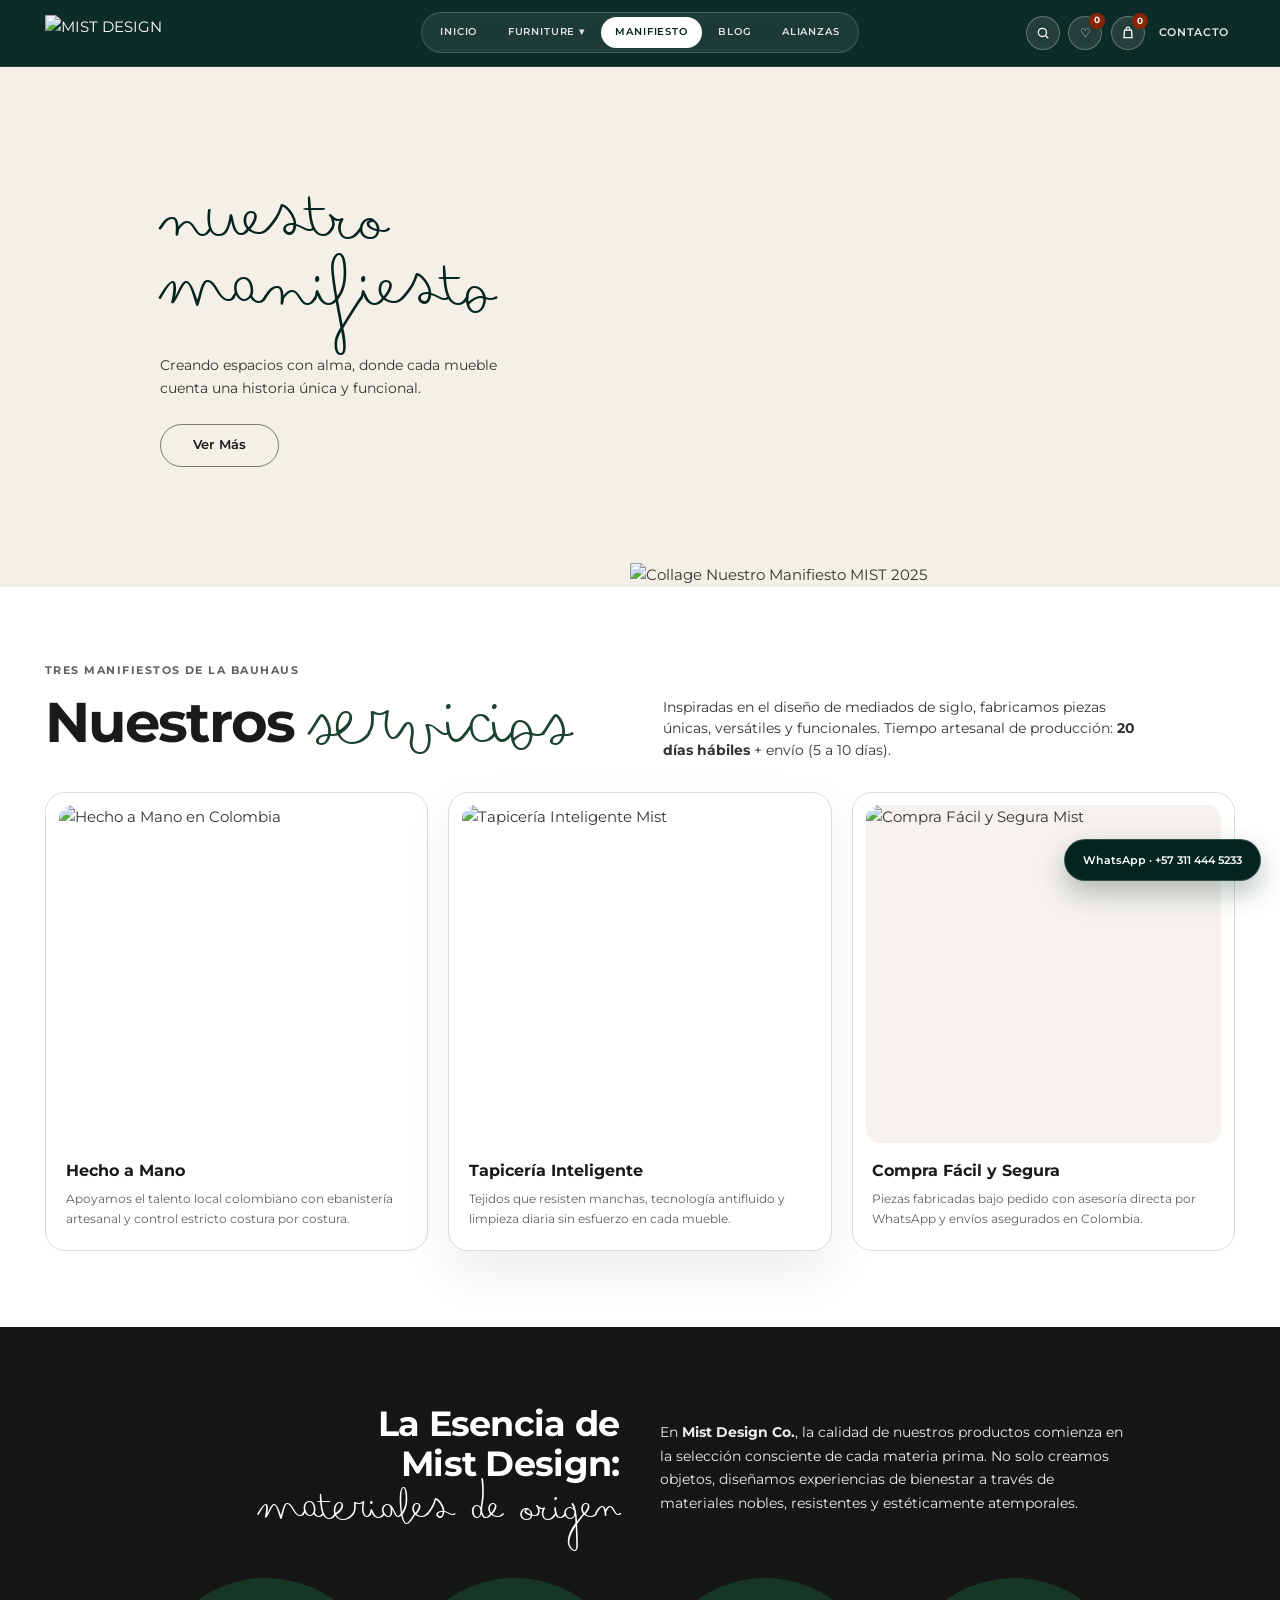
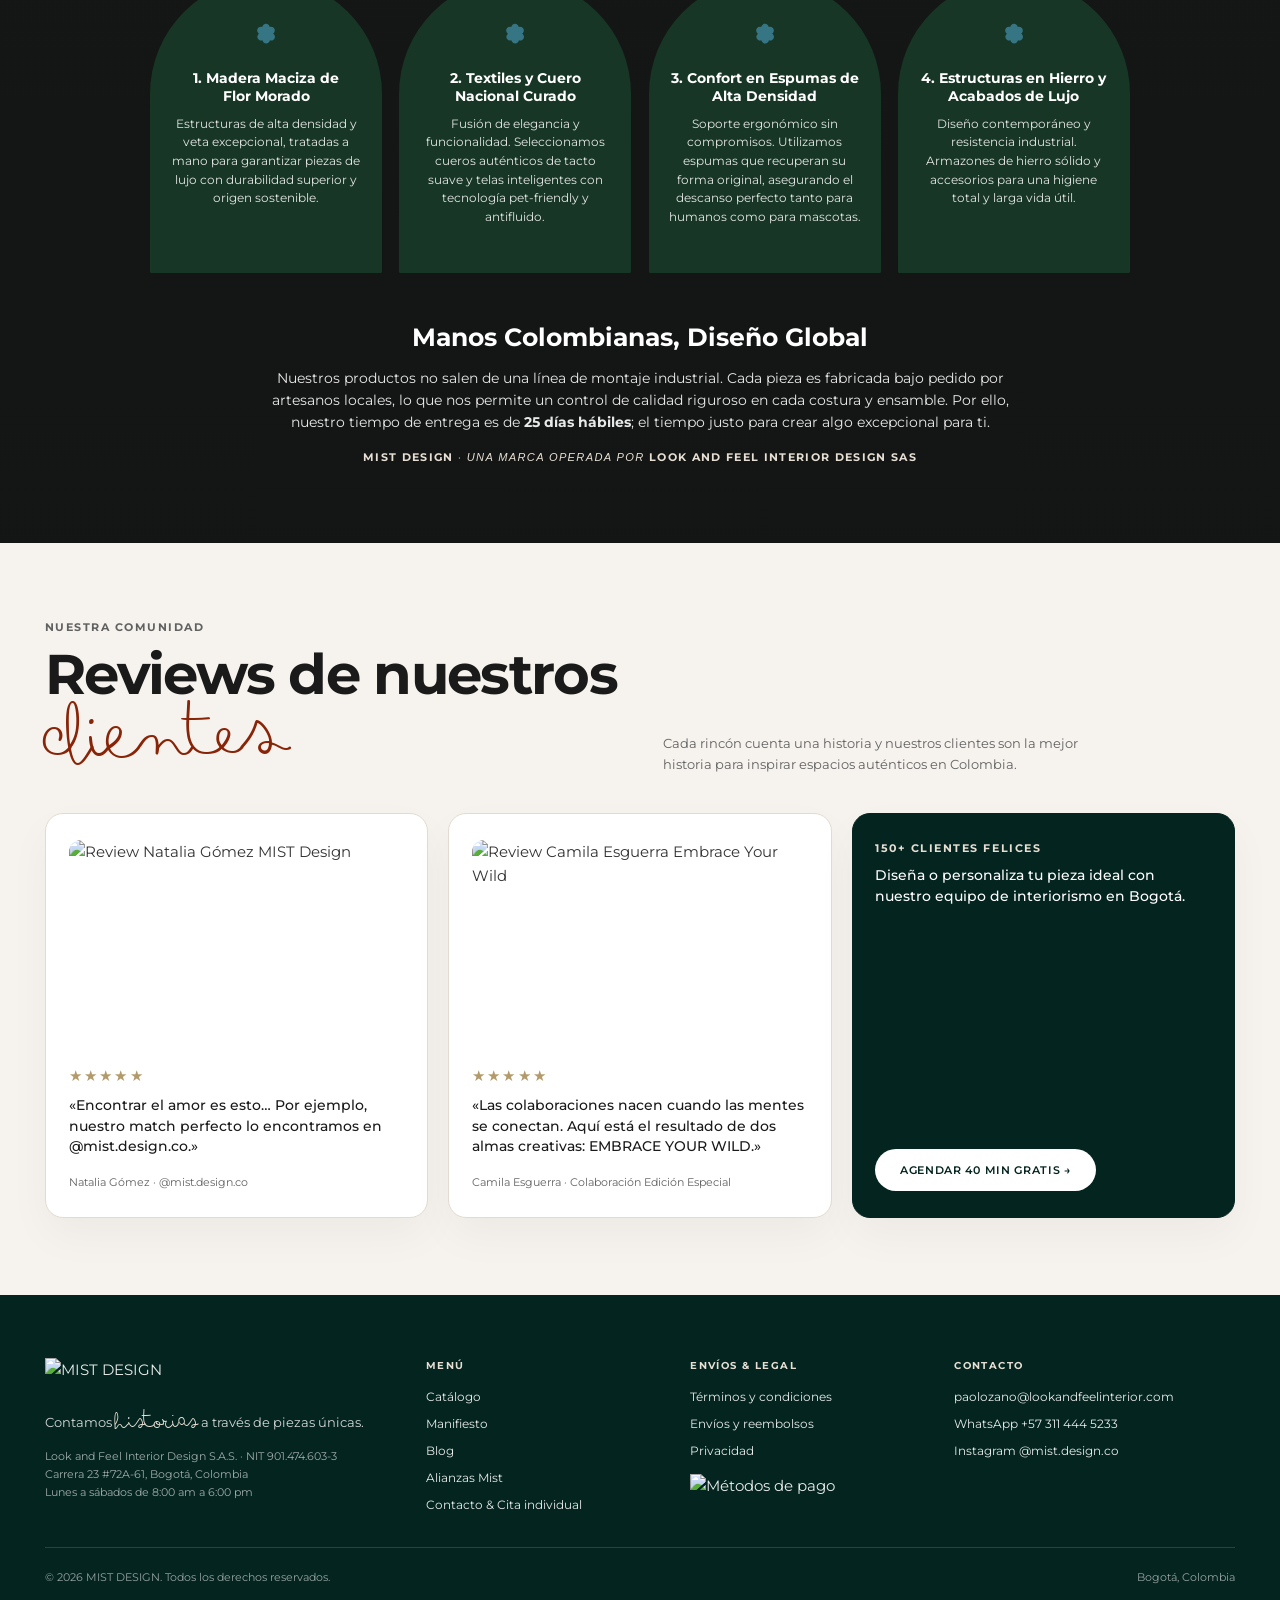
==== commit e44f57e7: "Ajusta proporciones y alineacion exacta en Manifiesto" ====
--- a/manifiesto.html
+++ b/manifiesto.html
@@ -12,22 +12,18 @@
   <!-- DIVISIÓN 1: NUESTRO MANIFIESTO (CENEFAS DE CUADROS + COLLAGE MIST 2025) -->
   <section class="manifiesto-hero-banner" aria-label="Nuestro Manifiesto MIST DESIGN">
     <div class="manifiesto-hero-grid">
-      <div>
-        <span class="mist-kicker">MUEBLES COLOMBIANOS Y MOBILIARIO MODERNO</span>
+      <div class="manifiesto-hero-copy">
         <h1 class="manifiesto-script-title">
           nuestro<br>manifiesto
         </h1>
-        <p style="font-size:1rem; color:var(--body); margin:0 0 1.6rem; max-width:410px; line-height:1.65;">
+        <p style="font-size:0.96rem; color:var(--body); margin:0 0 1.6rem; max-width:380px; line-height:1.58;">
           Creando espacios con alma, donde cada mueble cuenta una historia única y funcional.
         </p>
-        <div style="display:flex; gap:0.75rem; flex-wrap:wrap;">
-          <a href="#materiales" class="btn-mist-outline" style="border-color:var(--forest); color:var(--forest);">Ver Más</a>
-          <a href="catalogo.html" class="btn-mist">Explorar catálogo &rarr;</a>
-        </div>
+        <a href="#materiales" class="btn-mist-outline" style="border-color:rgba(26,26,26,0.55); color:var(--ink); text-transform:none; letter-spacing:0.02em; font-size:0.84rem; padding:0.72rem 2.1rem;">Ver Más</a>
       </div>
 
-      <div>
-        <img src="https://assets.zyrosite.com/xnVtBOd44LiC4fNz/disenio-sin-tiitulo-25-cXaciXYiGK9uoPts.png" alt="Collage Nuestro Manifiesto MIST 2025" style="width:100%; max-width:520px; height:auto; margin:0 auto; display:block;">
+      <div class="manifiesto-hero-art">
+        <img src="https://assets.zyrosite.com/xnVtBOd44LiC4fNz/disenio-sin-tiitulo-25-cXaciXYiGK9uoPts.png" alt="Collage Nuestro Manifiesto MIST 2025">
       </div>
     </div>
   </section>
@@ -71,11 +67,11 @@
   <section class="manifiesto-essence-band" id="materiales" aria-label="Materiales de Origen MIST DESIGN">
     <div class="container" style="position:relative; z-index:2;">
       <div class="essence-top-grid">
-        <div>
-          <h2 class="mist-h1" style="color:#FFFFFF; line-height:1.05; text-align:right;">
-            La Esencia de<br>Mist Design:<br>
-            <span class="font-bimbo" style="color:#FFFFFF; font-size:1.22em; font-weight:400;">materiales de origen</span>
+        <div style="text-align:right;">
+          <h2 style="font-size:clamp(1.75rem, 2.75vw, 2.45rem); font-weight:700; color:#FFFFFF; line-height:1.12; letter-spacing:-0.02em; margin:0;">
+            La Esencia de<br>Mist Design:
           </h2>
+          <span class="font-bimbo essence-script-sub">materiales de origen</span>
         </div>
         <p style="font-size:0.94rem; color:rgba(255,255,255,0.92); margin:0; line-height:1.68; max-width:480px;">
           En <strong>Mist Design Co.</strong>, la calidad de nuestros productos comienza en la selección consciente de cada materia prima. No solo creamos objetos, diseñamos experiencias de bienestar a través de materiales nobles, resistentes y estéticamente atemporales.
--- a/assets/mist-theme.css
+++ b/assets/mist-theme.css
@@ -1202,58 +1202,95 @@
 .manifiesto-hero-banner {
   position: relative;
   background: #F4EFE7 url('https://assets.zyrosite.com/xnVtBOd44LiC4fNz/sin-tiitulo-sitio-web-14-A1ORpvZK2YiACMSD.png') center / 100% 100% no-repeat;
-  padding: clamp(3.4rem, 6vw, 5.2rem) clamp(1.5rem, 11.5vw, 13.5rem);
+  padding: 0 clamp(2rem, 12.5vw, 14.5rem);
+  min-height: clamp(380px, 44vw, 520px);
+  display: flex;
+  align-items: stretch;
   overflow: hidden;
 }
 .manifiesto-hero-grid {
-  max-width: 1120px;
+  width: 100%;
+  max-width: 1060px;
   margin: 0 auto;
   display: grid;
-  grid-template-columns: 0.95fr 1.05fr;
-  gap: clamp(1.6rem, 4vw, 3.2rem);
-  align-items: center;
+  grid-template-columns: 0.92fr 1.08fr;
+  gap: clamp(1.2rem, 3vw, 2.4rem);
+  align-items: center;
+}
+.manifiesto-hero-copy {
+  padding: clamp(2.8rem, 4.5vw, 4rem) 0;
+  display: flex;
+  flex-direction: column;
+  align-items: flex-start;
+  justify-content: center;
 }
 .manifiesto-script-title {
   font-family: var(--font-bimbo);
   font-weight: 400;
-  font-size: clamp(3rem, 5.5vw, 4.6rem);
-  line-height: 0.95;
+  font-size: clamp(2.9rem, 5.1vw, 4.35rem);
+  line-height: 1.06;
   color: var(--forest);
-  margin: 0 0 1.25rem;
+  margin: 0 0 2rem;
+}
+.manifiesto-hero-art {
+  align-self: end;
+  display: flex;
+  justify-content: flex-end;
+}
+.manifiesto-hero-art img {
+  width: 100%;
+  max-width: 490px;
+  max-height: clamp(360px, 43vw, 505px);
+  object-fit: contain;
+  display: block;
 }
 .manifiesto-essence-band {
   position: relative;
   background: #1A1A1A url('https://assets.zyrosite.com/xnVtBOd44LiC4fNz/whatsapp-image-2026-04-08-at-5.22.03-pm-2vcGEsAXNws4rEM3.jpeg') center / cover no-repeat;
   color: #FFFFFF;
-  padding: clamp(3.8rem, 6.5vw, 5.6rem) 0;
+  padding: clamp(3.6rem, 6vw, 5.2rem) 0;
   overflow: hidden;
 }
 .manifiesto-essence-band::before {
   content: '';
   position: absolute;
   inset: 0;
-  background: linear-gradient(180deg, rgba(16, 20, 18, 0.56) 0%, rgba(16, 20, 18, 0.7) 100%);
+  background: linear-gradient(180deg, rgba(16, 20, 18, 0.56) 0%, rgba(16, 20, 18, 0.72) 100%);
 }
 .essence-top-grid {
+  max-width: 980px;
+  margin: 0 auto clamp(2.2rem, 4vw, 3rem);
   display: grid;
   grid-template-columns: 1fr 1fr;
-  gap: clamp(1.4rem, 3.5vw, 3rem);
-  align-items: center;
-  margin-bottom: clamp(2.4rem, 4.5vw, 3.4rem);
+  gap: clamp(1.4rem, 3.2vw, 2.8rem);
+  align-items: center;
+}
+.essence-script-sub {
+  display: block;
+  color: #FFFFFF;
+  font-size: clamp(2rem, 3.1vw, 2.85rem);
+  line-height: 1.15;
+  margin-top: 0.25rem;
+  white-space: nowrap;
 }
 .essence-arches-4 {
+  max-width: 980px;
+  margin: 0 auto clamp(2.2rem, 4vw, 3rem);
   display: grid;
   grid-template-columns: repeat(4, 1fr);
-  gap: clamp(0.95rem, 2vw, 1.45rem);
-  margin-bottom: clamp(2.4rem, 4.5vw, 3.4rem);
+  gap: clamp(0.85rem, 1.5vw, 1.15rem);
 }
 .essence-arch-card {
-  background: rgba(28, 66, 45, 0.93);
-  border: 1px solid rgba(255, 255, 255, 0.14);
-  border-radius: 999px 999px 14px 14px;
-  padding: clamp(2rem, 3.4vw, 2.8rem) 1.25rem 1.85rem;
+  background: rgba(25, 58, 40, 0.91);
+  border: 0;
+  border-radius: 999px 999px 10px 10px;
+  padding: clamp(2.2rem, 3.6vw, 2.9rem) 1.15rem 1.85rem;
   text-align: center;
   color: #FFFFFF;
+  display: flex;
+  flex-direction: column;
+  align-items: center;
+  min-height: 295px;
   transition: transform 0.28s var(--ease), background 0.25s;
 }
 .essence-arch-card:hover {
@@ -1280,7 +1317,10 @@
   .collection-mosaic-grid,
   .manifiesto-hero-grid,
   .essence-top-grid { grid-template-columns: 1fr; }
-  .manifiesto-hero-banner { background-image: none; padding: 3.2rem 1.25rem; }
+  .manifiesto-hero-banner { background-image: none; padding: 3rem 1.25rem 0; min-height: auto; }
+  .manifiesto-hero-copy { align-items: center; text-align: center; padding: 1.5rem 0 2rem; }
+  .essence-top-grid > div { text-align: center !important; }
+  .essence-script-sub { white-space: normal; }
   .essence-arches-4,
   .ext-attr-grid { grid-template-columns: repeat(2, 1fr); }
 }
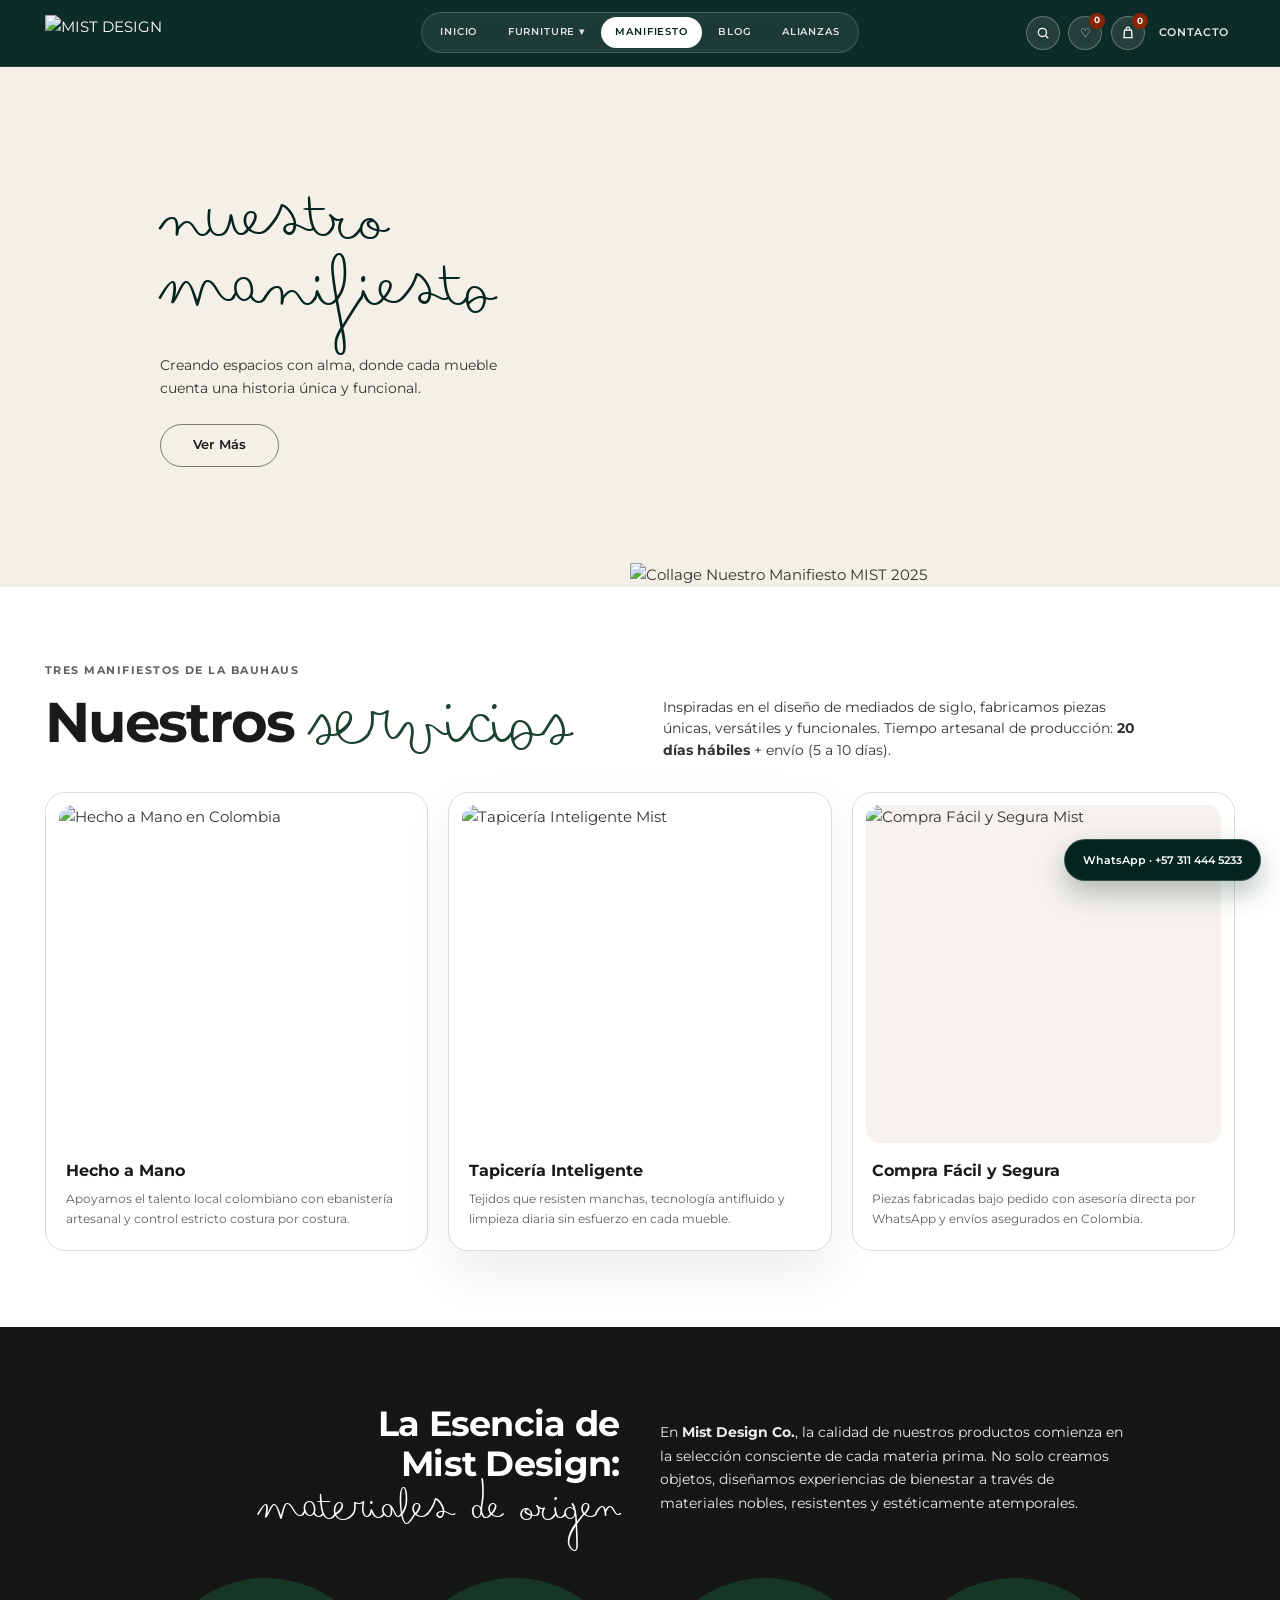
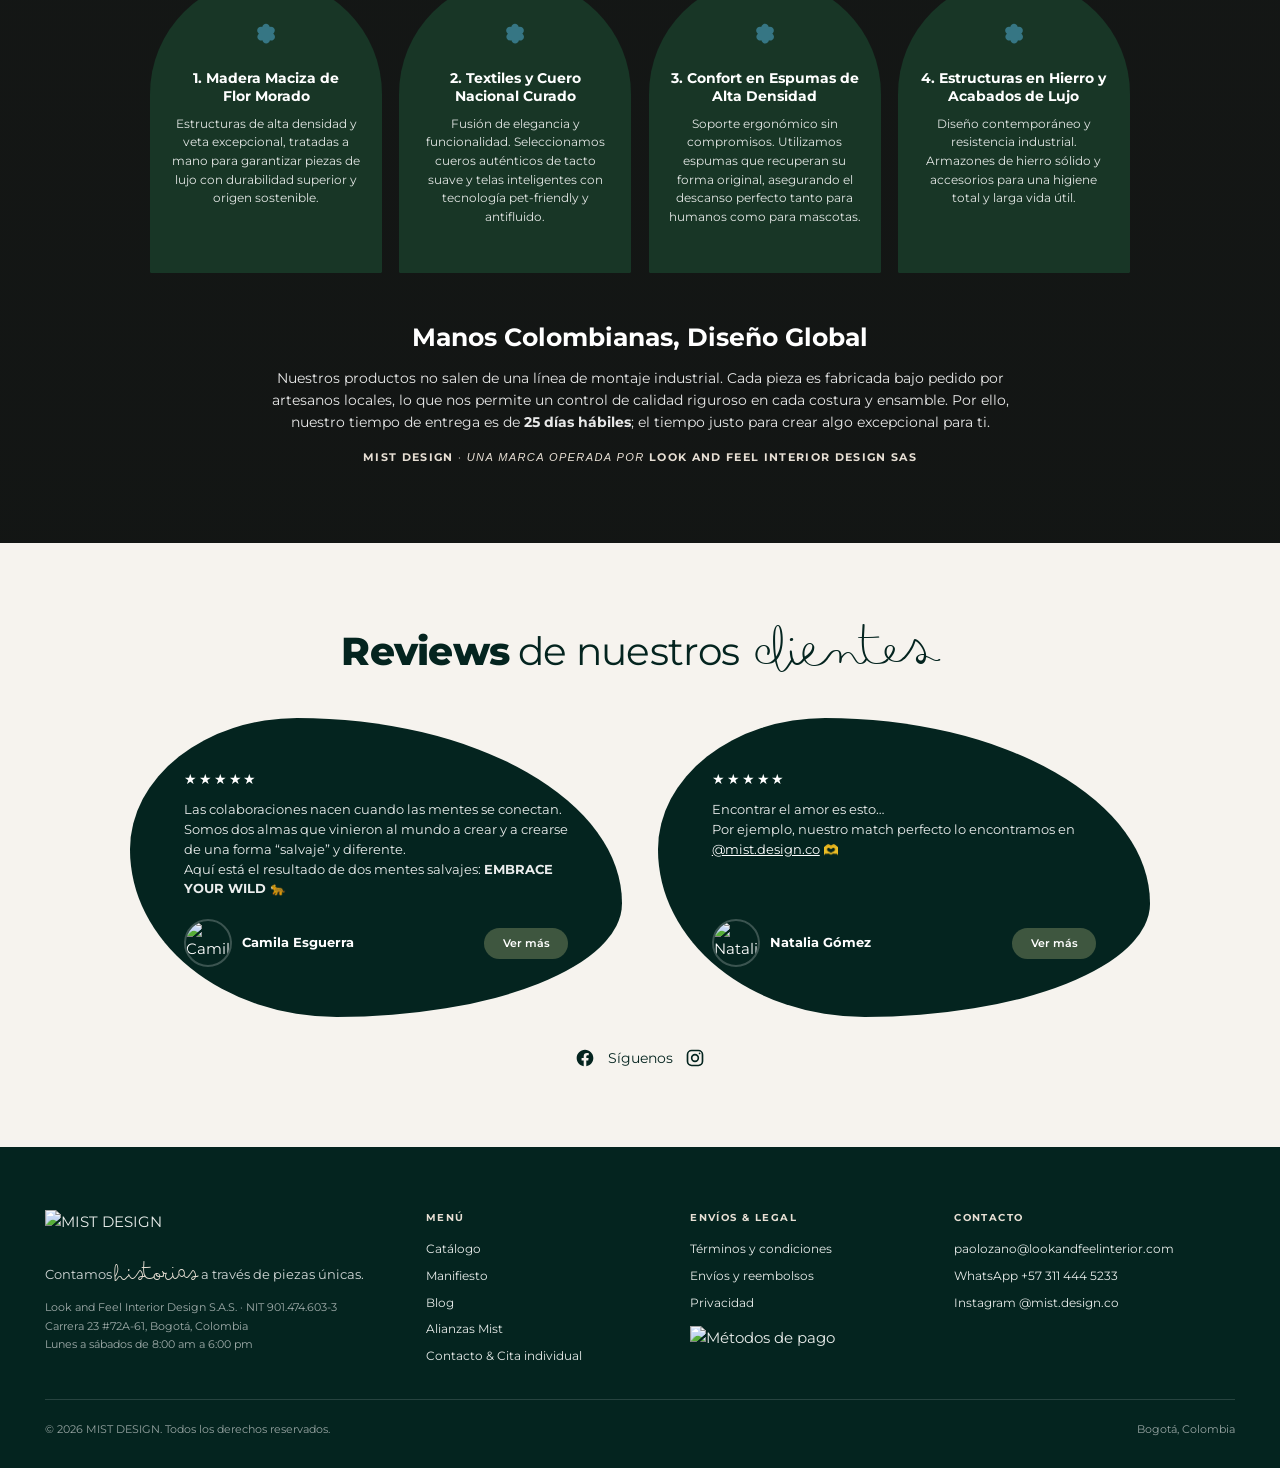
==== commit fa0c4051: "Agrega tarjetas blob originales de Reviews de clientes en Manifiesto" ====
--- a/manifiesto.html
+++ b/manifiesto.html
@@ -126,45 +126,62 @@
     </div>
   </section>
 
-  <!-- DIVISIÓN 4: NUESTRA COMUNIDAD & REVIEWS DE NUESTROS CLIENTES -->
+  <!-- DIVISIÓN 4: REVIEWS DE NUESTROS CLIENTES (BLOBS VERDES ORIGINALES) -->
   <section class="section-pad">
     <div class="container">
-      <div class="split-band" style="align-items:end;">
-        <div>
-          <span class="mist-kicker">NUESTRA COMUNIDAD</span>
-          <h2 class="mist-h1">Reviews de nuestros <span class="font-bimbo" style="color:var(--terra); font-size:1.22em;">clientes</span></h2>
-        </div>
-        <p style="font-size:0.88rem; color:var(--muted); margin:0; max-width:440px;">
-          Cada rincón cuenta una historia y nuestros clientes son la mejor historia para inspirar espacios auténticos en Colombia.
-        </p>
+      <div style="text-align:center;">
+        <h2 style="font-size:clamp(1.85rem, 3.2vw, 2.6rem); color:var(--forest); margin:0; font-weight:400; letter-spacing:-0.02em;">
+          <strong style="font-weight:800;">Reviews</strong> de nuestros
+          <span class="font-bimbo" style="color:var(--forest); font-size:1.3em; margin-left:0.15em;">clientes</span>
+        </h2>
       </div>
 
-      <div class="reviews-3-grid">
-        <article class="review-card">
+      <div class="reviews-blobs-2">
+        <article class="review-blob-card">
           <div>
-            <img src="https://assets.zyrosite.com/xnVtBOd44LiC4fNz/captura-de-pantalla-2026-03-19-a-la-s-10.04.15a-a.m.-JoWoBlV5szEUUyhE.png" alt="Review Natalia Gómez MIST Design" style="border-radius:12px; width:100%; aspect-ratio:16/10; object-fit:cover; margin-bottom:0.9rem;">
-            <div style="color:var(--brass); letter-spacing:0.15em; margin-bottom:0.45rem;">&#9733;&#9733;&#9733;&#9733;&#9733;</div>
-            <p>«Encontrar el amor es esto… Por ejemplo, nuestro match perfecto lo encontramos en @mist.design.co.»</p>
+            <div class="review-blob-stars" aria-label="5 estrellas">&#9733;&#9733;&#9733;&#9733;&#9733;</div>
+            <p class="review-blob-quote">
+              Las colaboraciones nacen cuando las mentes se conectan.<br>
+              Somos dos almas que vinieron al mundo a crear y a crearse de una forma &ldquo;salvaje&rdquo; y diferente.<br>
+              Aquí está el resultado de dos mentes salvajes: <strong>EMBRACE YOUR WILD 🐆</strong>
+            </p>
           </div>
-          <span>Natalia Gómez &middot; @mist.design.co</span>
+          <div class="review-blob-foot">
+            <div class="review-blob-author">
+              <img src="https://assets.zyrosite.com/xnVtBOd44LiC4fNz/captura-de-pantalla-2026-03-19-a-la-s-10.04.15a-a.m.-JoWoBlV5szEUUyhE.png" alt="Camila Esguerra MIST Design">
+              <strong style="font-size:0.86rem;">Camila Esguerra</strong>
+            </div>
+            <a href="diario.html#proyectos" class="review-blob-vermas">Ver más</a>
+          </div>
         </article>
 
-        <article class="review-card">
+        <article class="review-blob-card">
           <div>
-            <img src="https://assets.zyrosite.com/xnVtBOd44LiC4fNz/captura-de-pantalla-2026-03-19-a-la-s-10.16.57a-a.m.-936f5bjzaMO2GAq4.png" alt="Review Camila Esguerra Embrace Your Wild" style="border-radius:12px; width:100%; aspect-ratio:16/10; object-fit:cover; margin-bottom:0.9rem;">
-            <div style="color:var(--brass); letter-spacing:0.15em; margin-bottom:0.45rem;">&#9733;&#9733;&#9733;&#9733;&#9733;</div>
-            <p>«Las colaboraciones nacen cuando las mentes se conectan. Aquí está el resultado de dos almas creativas: EMBRACE YOUR WILD.»</p>
+            <div class="review-blob-stars" aria-label="5 estrellas">&#9733;&#9733;&#9733;&#9733;&#9733;</div>
+            <p class="review-blob-quote">
+              Encontrar el amor es esto…<br>
+              Por ejemplo, nuestro match perfecto lo encontramos en
+              <a href="https://www.instagram.com/mist.design.co/" target="_blank" rel="noopener" style="text-decoration:underline; color:#FFFFFF;">@mist.design.co</a> 🫶
+            </p>
           </div>
-          <span>Camila Esguerra &middot; Colaboración Edición Especial</span>
+          <div class="review-blob-foot">
+            <div class="review-blob-author">
+              <img src="https://assets.zyrosite.com/xnVtBOd44LiC4fNz/captura-de-pantalla-2026-03-19-a-la-s-10.16.57a-a.m.-936f5bjzaMO2GAq4.png" alt="Natalia Gómez MIST Design">
+              <strong style="font-size:0.86rem;">Natalia Gómez</strong>
+            </div>
+            <a href="https://www.instagram.com/mist.design.co/" target="_blank" rel="noopener" class="review-blob-vermas">Ver más</a>
+          </div>
         </article>
+      </div>
 
-        <article class="review-card" style="background:var(--forest); color:#FFFFFF; border-color:var(--forest);">
-          <div>
-            <span class="mist-kicker" style="color:var(--sand);">150+ CLIENTES FELICES</span>
-            <p style="color:#FFFFFF; margin-top:0.5rem;">Diseña o personaliza tu pieza ideal con nuestro equipo de interiorismo en Bogotá.</p>
-          </div>
-          <a href="contacto.html#personalizar" class="btn-mist-white" style="align-self:flex-start;">Agendar 40 min gratis &rarr;</a>
-        </article>
+      <div class="reviews-follow-bar">
+        <a href="https://www.instagram.com/mist.design.co/" target="_blank" rel="noopener" aria-label="Facebook Mist Design">
+          <svg width="20" height="20" viewBox="0 0 24 24" fill="currentColor"><path d="M12 2C6.477 2 2 6.477 2 12c0 4.991 3.657 9.128 8.438 9.878v-6.987h-2.54V12h2.54V9.797c0-2.506 1.492-3.89 3.777-3.89 1.094 0 2.238.195 2.238.195v2.46h-1.26c-1.243 0-1.63.771-1.63 1.562V12h2.773l-.443 2.89h-2.33v6.988C18.343 21.128 22 16.991 22 12c0-5.523-4.477-10-10-10z"/></svg>
+        </a>
+        <span>Síguenos</span>
+        <a href="https://www.instagram.com/mist.design.co/" target="_blank" rel="noopener" aria-label="Instagram @mist.design.co">
+          <svg width="20" height="20" viewBox="0 0 24 24" fill="none" stroke="currentColor" stroke-width="2"><rect x="3" y="3" width="18" height="18" rx="5"/><circle cx="12" cy="12" r="4"/><circle cx="17.5" cy="6.5" r="1" fill="currentColor" stroke="none"/></svg>
+        </a>
       </div>
     </div>
   </section>
--- a/assets/mist-theme.css
+++ b/assets/mist-theme.css
@@ -1311,12 +1311,94 @@
   margin: 0;
 }
 
+.reviews-blobs-2 {
+  max-width: 1020px;
+  margin: 2.4rem auto 2rem;
+  display: grid;
+  grid-template-columns: 1fr 1fr;
+  gap: clamp(1.4rem, 3vw, 2.4rem);
+  align-items: stretch;
+}
+.review-blob-card {
+  background: var(--forest);
+  color: #FFFFFF;
+  border-radius: 34% 66% 58% 42% / 44% 62% 38% 56%;
+  padding: clamp(2.6rem, 4vw, 3.3rem) clamp(2.4rem, 4.2vw, 3.8rem);
+  display: flex;
+  flex-direction: column;
+  justify-content: space-between;
+  gap: 1.35rem;
+  min-height: 295px;
+  transition: transform 0.28s var(--ease);
+}
+.review-blob-card:hover { transform: translateY(-4px); }
+.review-blob-stars {
+  color: #FFFFFF;
+  font-size: 0.92rem;
+  letter-spacing: 0.14em;
+  margin-bottom: 0.7rem;
+}
+.review-blob-quote {
+  font-size: 0.85rem;
+  line-height: 1.55;
+  color: rgba(255, 255, 255, 0.92);
+  margin: 0;
+}
+.review-blob-foot {
+  display: flex;
+  align-items: center;
+  justify-content: space-between;
+  gap: 0.85rem;
+  flex-wrap: wrap;
+}
+.review-blob-author {
+  display: flex;
+  align-items: center;
+  gap: 0.7rem;
+}
+.review-blob-author img {
+  width: 48px;
+  height: 48px;
+  border-radius: 50%;
+  object-fit: cover;
+  object-position: center top;
+  border: 2px solid rgba(255, 255, 255, 0.22);
+}
+.review-blob-vermas {
+  background: #3E563F;
+  color: #FFFFFF;
+  border-radius: 999px;
+  padding: 0.44rem 1.25rem;
+  font-size: 0.74rem;
+  font-weight: 600;
+  transition: background 0.2s;
+}
+.review-blob-vermas:hover { background: var(--terra); }
+.reviews-follow-bar {
+  display: flex;
+  align-items: center;
+  justify-content: center;
+  gap: 0.85rem;
+  color: var(--forest);
+  font-size: 0.96rem;
+}
+.reviews-follow-bar a {
+  display: inline-flex;
+  align-items: center;
+  justify-content: center;
+  color: var(--forest);
+  transition: color 0.2s, transform 0.2s;
+}
+.reviews-follow-bar a:hover { color: var(--terra); transform: translateY(-2px); }
+
 @media (max-width: 900px) {
   .banner-feature-card,
   .chrome-editorial-grid,
   .collection-mosaic-grid,
   .manifiesto-hero-grid,
-  .essence-top-grid { grid-template-columns: 1fr; }
+  .essence-top-grid,
+  .reviews-blobs-2 { grid-template-columns: 1fr; }
+  .review-blob-card { border-radius: 28px; padding: 2rem 1.65rem; min-height: auto; }
   .manifiesto-hero-banner { background-image: none; padding: 3rem 1.25rem 0; min-height: auto; }
   .manifiesto-hero-copy { align-items: center; text-align: center; padding: 1.5rem 0 2rem; }
   .essence-top-grid > div { text-align: center !important; }
